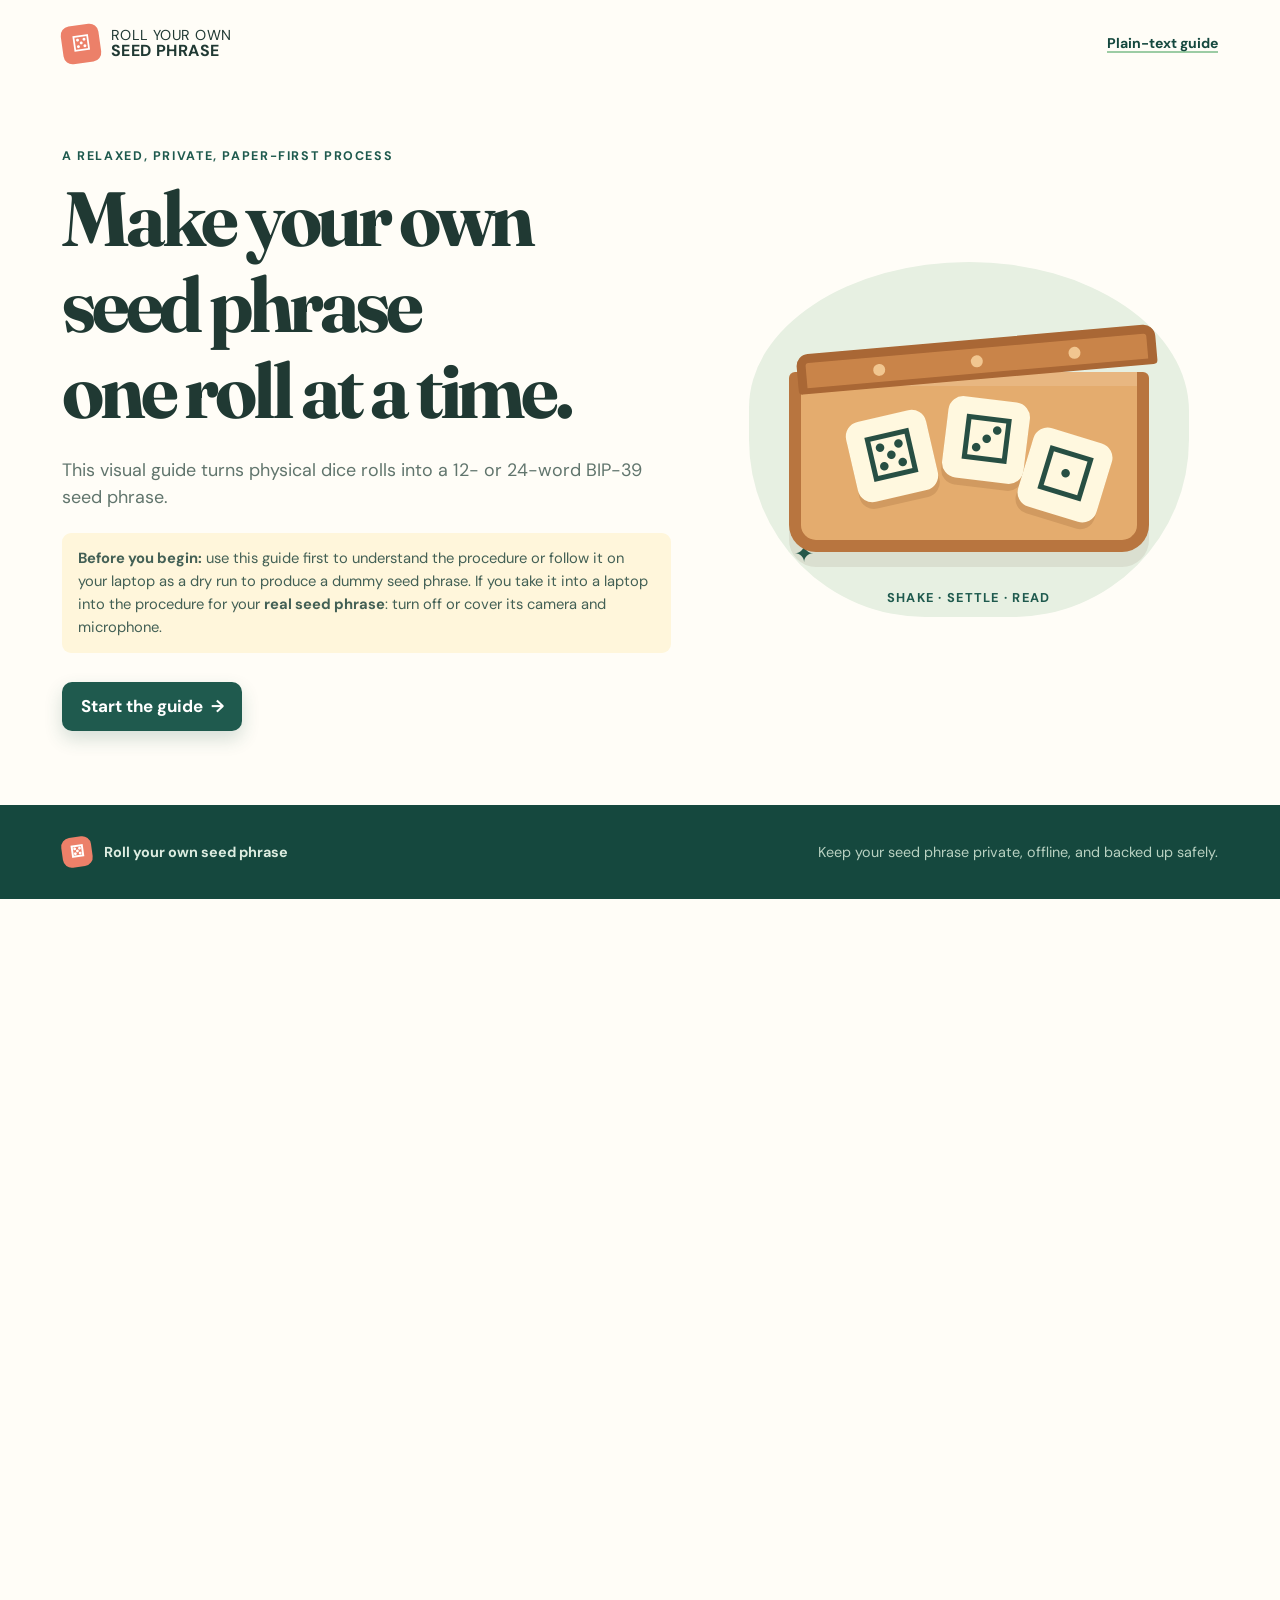
==== index.html @ 83c2b1f6 "Redirect Pages root to visual guide Add a root index page so branch-based GitHub Pages deployments o" ====
<!doctype html>
<html lang="en">
<head>
  <meta charset="utf-8">
  <meta http-equiv="refresh" content="0; url=website/">
  <link rel="canonical" href="website/">
  <meta name="viewport" content="width=device-width, initial-scale=1">
  <title>Roll Your Own Seed Phrase</title>
</head>
<body>
  <p><a href="website/">Open the visual guide</a></p>
</body>
</html>
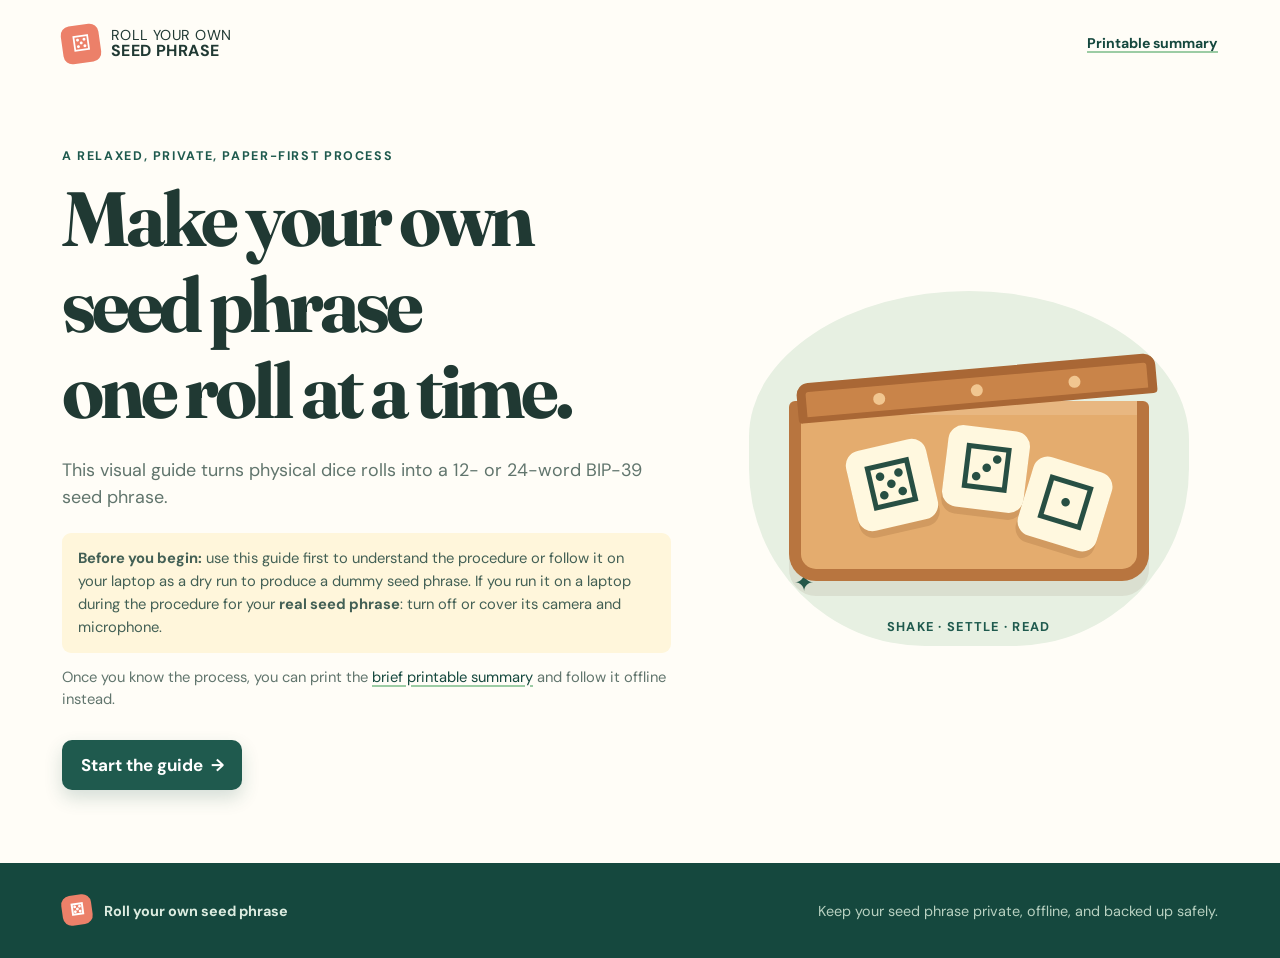
==== commit 3bd524a6: "Add verified online and offline guide builds" ====
--- a/index.html
+++ b/index.html
@@ -1,13 +1,233 @@
 <!doctype html>
+<!-- GENERATED FILE — DO NOT EDIT. Edit guide-src/ and run python3 build-guides.py online. -->
 <html lang="en">
 <head>
   <meta charset="utf-8">
-  <meta http-equiv="refresh" content="0; url=website/">
-  <link rel="canonical" href="website/">
   <meta name="viewport" content="width=device-width, initial-scale=1">
+  <meta name="description" content="A calm, visual guide to creating a BIP-39 seed phrase with physical dice.">
   <title>Roll Your Own Seed Phrase</title>
+  <link rel="stylesheet" href="guide-src/styles.css">
 </head>
 <body>
-  <p><a href="website/">Open the visual guide</a></p>
+  <header class="site-header">
+    <div class="brand" aria-label="Roll Your Own Seed Phrase">
+      <span class="brand-mark" aria-hidden="true">⚄</span>
+      <span>Roll your own<br><strong>seed phrase</strong></span>
+    </div>
+    <a class="plain-guide-link" href="HowToRollYourOwnSeedphrase.pdf">Printable summary</a>
+  </header>
+
+  <main>
+    <section class="hero intro" aria-labelledby="hero-title">
+      <div class="hero-copy">
+        <p class="eyebrow">A relaxed, private, paper-first process</p>
+        <h1 id="hero-title">Make your own seed phrase<br>one roll at a time.</h1>
+        <p class="hero-text">This visual guide turns physical dice rolls into a 12- or 24-word BIP-39 seed phrase.</p>
+        <p class="hero-safety-note"><strong>Before you begin:</strong> use this guide first to understand the procedure or follow it on your laptop as a dry run to produce a dummy seed phrase. If you run it on a laptop during the procedure for your <strong>real seed phrase</strong>: turn off or cover its camera and microphone.</p>
+        <p class="hero-print-note">Once you know the process, you can print the <a href="HowToRollYourOwnSeedphrase.pdf">brief printable summary</a> and follow it offline instead.</p>
+        <div class="hero-actions">
+          <button class="button button-primary start-guide" type="button">Start the guide <span aria-hidden="true">→</span></button>
+        </div>
+      </div>
+      <div class="hero-art" aria-label="Illustration of dice inside a lidded box">
+        <div class="spark spark-one">✦</div><div class="spark spark-two">✦</div>
+        <div class="box-lid"><span></span><span></span><span></span></div>
+        <div class="box">
+          <span class="die die-a">⚄</span><span class="die die-b">⚂</span><span class="die die-c">⚀</span>
+        </div>
+        <p class="art-caption">Shake · settle · read</p>
+      </div>
+    </section>
+
+    <section class="wizard" aria-label="Seed phrase guide">
+      <div class="wizard-progress" aria-live="polite"><span class="progress-label">Step <strong data-current-step>1</strong> of 6</span><div class="progress-track"><span></span></div><span data-progress-title>Prepare privately</span></div>
+      <div class="step-stage">
+        <article class="guide-step is-active prepare-step" data-step-panel="1">
+          <div class="step-copy"><p class="step-number">Step 1 · prepare</p><h2>Set up a private, paper-first workspace.</h2><p>Gather these six things before we get started.</p>
+            <div class="setup-grid compact"><article class="supply-card"><span class="supply-icon" aria-hidden="true">⚄</span><h3>Dice</h3><p>One or more six-sided dice.</p></article><article class="supply-card"><span class="supply-icon rolling-setup-icon" aria-label="Lidded box"><svg viewBox="0 0 48 48" aria-hidden="true"><path d="M5 16 24 7l19 9-19 9L5 16Z M5 16v17l19 9 19-9V16 M24 25v17 M8 13l16 8 16-8"/></svg></span><h3>Rolling setup</h3><p>A lidded box (e.g. shoebox, tupperware) OR a cup and a hard rolling tray.</p></article><article class="supply-card"><span class="supply-icon printer-icon" aria-hidden="true">⎙</span><h3>Two printouts</h3><p><a href="BitsToWords.pdf">BitsToWords</a> and the <a href="BIP39_Wordlist_Binary_Decimal_Searchable.pdf">manually searchable BIP-39 word list</a>.</p></article><article class="supply-card"><span class="supply-icon" aria-hidden="true">✎</span><h3>A pen</h3><p>Use it to write each converted bit into the printed sheet.</p></article><article class="supply-card"><span class="supply-icon offline-icon" aria-label="No internet connection"><svg viewBox="0 0 48 48" aria-hidden="true"><path d="M8 19c9-9 23-9 32 0 M14 26c6-6 14-6 20 0 M20 33c2-2 6-2 8 0 M24 39h.01"/><path class="offline-slash" d="M7 7 41 41"/></svg></span><h3>An offline device</h3><p>A hardware wallet or (permanently!) offline laptop that can <span class="tooltip-wrap"><button class="tooltip-trigger" type="button" aria-describedby="checksum-wallets">find the checksum word<span aria-hidden="true">ⓘ</span></button><span class="tooltip-content" id="checksum-wallets" role="tooltip">Known options include BitBox02, Passport, Jade, Specter DIY, and SeedSigner. Check your device documentation and firmware before relying on it.</span></span>.</p></article><article class="supply-card"><span class="supply-icon private-room-icon" aria-hidden="true">⌂</span><h3>A private room</h3><p>No cameras, phones, observers or electronic snitches like Alexa.</p></article></div>
+            <div class="setup-choices"><div><h3 class="choice-heading">My dice</h3><div class="toggle-group" role="group" aria-label="Dice quality"><button class="toggle is-selected" type="button" data-dice="casino" aria-pressed="true">Casino-grade</button><button class="toggle" type="button" data-dice="consumer" aria-pressed="false">Any</button></div><p class="dice-quality-note" data-dice-quality-note hidden><strong>Choose plain, well-made dice.</strong> Casino-grade is not required, but avoid decorative, novelty, or visibly uneven dice.</p></div><div><h3 class="choice-heading">My rolling setup</h3><div class="toggle-group" role="group" aria-label="Rolling setup"><button class="toggle is-selected" type="button" data-container="box" aria-pressed="true">Lidded box</button><button class="toggle" type="button" data-container="cup" aria-pressed="false">Cup and hard tray</button></div></div></div>
+            <div class="checklist compact-checklist"><label class="checkpoint"><input type="checkbox" data-checkpoint="dice"><span>Dice ready</span></label><label class="checkpoint"><input type="checkbox" data-checkpoint="rolling-setup"><span>Box or cup and tray ready</span></label><label class="checkpoint" data-container-check="box"><input type="checkbox" data-checkpoint="box-clearance"><span>All dice can move freely in the lidded box when shaken</span></label><label class="checkpoint"><input type="checkbox"><span>Both printouts ready</span></label><label class="checkpoint"><input type="checkbox"><span>Pen ready</span></label><label class="checkpoint"><input type="checkbox"><span>Offline checksum device ready</span></label><label class="checkpoint"><input type="checkbox"><span>Room checked for privacy</span></label></div>
+          </div>
+        </article>
+        <article class="guide-step" data-step-panel="2">
+          <div class="step-copy"><p class="step-number">Step 2 · decide</p><h2>Choose your phrase length and encoding.</h2><p>Make both choices now, before any rolling. Your selection controls every instruction that follows.</p>
+            <h3 class="choice-heading">Phrase length</h3><div class="toggle-group" role="group" aria-label="Phrase length"><button class="toggle is-selected" type="button" data-length="12" aria-pressed="true">12 words <small>128 random bits</small></button><button class="toggle" type="button" data-length="24" aria-pressed="false">24 words <small>256 random bits</small></button></div><p class="quiet"><strong>Before rolling:</strong> select the matching Bit-to-word worksheet and fill its Identifier field with a name (non-secret) so you can recognize this seed backup later.</p>
+            <h3 class="choice-heading">Dice-to-bit method</h3><div class="encoding-tabs" role="tablist" aria-label="Encoding methods"><button class="encoding-tab is-selected" type="button" data-encoding="base4" role="tab" aria-selected="true">Recommended: base-4</button><button class="encoding-tab" type="button" data-encoding="binary" role="tab" aria-selected="false">Alternative: binary</button></div>
+            <div class="encoding-explanation is-visible" data-encoding-panel="base4"><p><strong>Base-4 rejection sampling</strong> gives two bits from each accepted roll. Faces 5 and 6 are ignored.</p><p class="quiet">You will collect <strong data-base4-count>64</strong> accepted results. Expect about <strong data-base4-average>96</strong> physical rolls on average.</p></div><div class="encoding-explanation" data-encoding-panel="binary"><p><strong>Binary quantization</strong> uses every result: faces 1–3 mean 0, and faces 4–6 mean 1.</p><p class="quiet">You will make exactly <strong data-binary-count>128</strong> rolls. Use this only with casino-grade dice, or select 24 words for more margin.</p></div><p class="selection-warning" data-binary-warning hidden><strong>Choose another combination.</strong> Binary quantization with consumer-grade dice requires the 24-word option. Select 24 words or use base-4.</p>
+            <label class="checkpoint"><input type="checkbox"><span>I selected my phrase length and encoding.</span></label><label class="checkpoint"><input type="checkbox"><span>I filled the worksheet Identifier with a non-secret name.</span></label>
+          </div>
+          <div class="step-visual encoding-visual" aria-label="Selected die conversion visual">
+          <div class="visual-stage">
+            <b class="visual-step-number">1</b>
+            <div class="visual-stage-content">
+              <div class="die-grid" data-base4-visual>
+                <div><b>⚀</b><span>00</span></div>
+                <div><b>⚁</b><span>01</span></div>
+                <div><b>⚂</b><span>10</span></div>
+                <div><b>⚃</b><span>11</span></div>
+                <div class="rejected"><b>⚄</b><span>skip</span></div>
+                <div class="rejected"><b>⚅</b><span>skip</span></div>
+              </div>
+              <div class="die-grid binary-grid" data-binary-visual hidden>
+                <div><b>⚀</b><span>0</span></div>
+                <div><b>⚁</b><span>0</span></div>
+                <div><b>⚂</b><span>0</span></div>
+                <div><b>⚃</b><span>1</span></div>
+                <div><b>⚄</b><span>1</span></div>
+                <div><b>⚅</b><span>1</span></div>
+              </div>
+              <p class="visual-label" data-encoding-caption>Base-4: 1–4 become bits; 5–6 are skipped.</p>
+            </div>
+          </div>
+          <div class="visual-stage">
+            <b class="visual-step-number">2</b>
+            <div class="visual-stage-content">
+              <div class="worksheet-preview">
+                <div class="worksheet-field">
+                  <span class="worksheet-label">Identifier:</span>
+                  <span class="worksheet-input">My hardware wallet backup</span>
+                </div>
+                <div class="worksheet-grid" data-worksheet-24>
+                  <div class="ws-cell"><span>1</span><span></span></div>
+                  <div class="ws-cell"><span>2</span><span></span></div>
+                  <div class="ws-cell"><span>3</span><span></span></div>
+                  <div class="ws-cell"><span>4</span><span></span></div>
+                  <div class="ws-cell"><span>5</span><span></span></div>
+                  <div class="ws-cell"><span>6</span><span></span></div>
+                  <div class="ws-cell"><span>7</span><span></span></div>
+                  <div class="ws-cell"><span>8</span><span></span></div>
+                  <div class="ws-cell"><span>9</span><span></span></div>
+                  <div class="ws-cell"><span>10</span><span></span></div>
+                  <div class="ws-cell"><span>11</span><span></span></div>
+                  <div class="ws-cell"><span>12</span><span></span></div>
+                  <div class="ws-cell"><span>13</span><span></span></div>
+                  <div class="ws-cell"><span>14</span><span></span></div>
+                  <div class="ws-cell"><span>15</span><span></span></div>
+                  <div class="ws-cell"><span>16</span><span></span></div>
+                  <div class="ws-cell"><span>17</span><span></span></div>
+                  <div class="ws-cell"><span>18</span><span></span></div>
+                  <div class="ws-cell"><span>19</span><span></span></div>
+                  <div class="ws-cell"><span>20</span><span></span></div>
+                  <div class="ws-cell"><span>21</span><span></span></div>
+                  <div class="ws-cell"><span>22</span><span></span></div>
+                  <div class="ws-cell"><span>23</span><span></span></div>
+                  <div class="ws-cell"><span>24 / checksum</span><span></span></div>
+                </div>
+                <div class="worksheet-grid" data-worksheet-12>
+                  <div class="ws-cell"><span>1</span><span></span></div>
+                  <div class="ws-cell"><span>2</span><span></span></div>
+                  <div class="ws-cell"><span>3</span><span></span></div>
+                  <div class="ws-cell"><span>4</span><span></span></div>
+                  <div class="ws-cell"><span>5</span><span></span></div>
+                  <div class="ws-cell"><span>6</span><span></span></div>
+                  <div class="ws-cell"><span>7</span><span></span></div>
+                  <div class="ws-cell"><span>8</span><span></span></div>
+                  <div class="ws-cell"><span>9</span><span></span></div>
+                  <div class="ws-cell"><span>10</span><span></span></div>
+                  <div class="ws-cell"><span>11</span><span></span></div>
+                  <div class="ws-cell"><span>12 / checksum</span><span></span></div>
+                </div>
+              </div>
+            </div>
+          </div>
+        </div>
+      </article>
+        <article class="guide-step" data-step-panel="3">
+          <div class="step-copy"><p class="step-number">Step 3 · roll and record</p><h2>Roll, convert, and repeat.</h2><div data-container-panel="box"><ol class="instruction-list"><li><span>1</span> Put all dice in the lidded box. Shake hard at least ten times; each shake should make the dice travel and collide audibly inside. Then gently tip the settled dice to one edge.</li><li><span>2</span> Open the box without moving dice by hand. Read left to right; if needed, read the next row front to back.</li><li><span>3</span> Convert each result using the selected method, shown on the right.</li><li><span>4</span> Write <strong data-bits-per-result>2</strong> <strong data-bit-word>bits</strong> in <span data-bit-boxes>the next free boxes</span>.</li></ol></div><div data-container-panel="cup" hidden><ol class="instruction-list"><li><span>1</span> Shake the dice in the cup, then cast them with enough room and energy for several impacts on the hard rolling tray or mat.</li><li><span>2</span> Read every die using the fixed spatial order chosen before the first throw.</li><li><span>3</span> Convert each result using the selected method, shown on the right.</li><li><span>4</span> Write <strong data-bits-per-result>2</strong> <strong data-bit-word>bits</strong> in <span data-bit-boxes>the next free boxes</span>.</li></ol></div><p class="callout"><strong>Unclear result?</strong> If a die is cocked or ambiguous, discard the whole batch and roll the complete batch again.</p><p class="repeat-instruction"><strong>Repeat:</strong> steps 1-4, until you reach the stopping boundary in the last word.</p><label class="checkpoint"><input type="checkbox"><span>I rolled <strong data-required-bits>128</strong> bits with this same rolling method, reading order, and conversion rule throughout.</span></label></div>
+          <div class="step-visual rolling-visual" aria-label="Selected rolling method and bit-entry visual">
+          <div class="visual-stage roll-stage">
+            <b class="visual-step-number">1</b>
+            <div class="visual-stage-content">
+              <div class="roll-method box-method" data-container-visual="box">
+                <div class="mini-box"><span>⚄</span><span>⚂</span><span>⚀</span></div>
+                <p>Shake hard at least ten times.</p>
+              </div>
+              <div class="roll-method cup-method" data-container-visual="cup" hidden>
+                <div class="cup-shake"><span class="cup-hand" aria-hidden="true"><span class="hand-finger finger-two"></span><span class="hand-finger finger-three"></span><span class="hand-finger finger-four"></span></span><div class="cup-icon"><span>⚄</span><span>⚂</span><span>⚀</span></div></div>
+                <p>Shake the dice in the cup.</p>
+              </div>
+            </div>
+          </div>
+          <div class="visual-stage read-stage">
+            <b class="visual-step-number">2</b>
+            <div class="visual-stage-content">
+              <div class="read-method box-method" data-container-visual="box">
+                <div class="aligned-dice"><span>⚄</span><span>⚂</span><span>⚀</span></div>
+                <p>Tip to align, then read left → right.</p>
+              </div>
+              <div class="read-method cup-method" data-container-visual="cup" hidden>
+                <div class="tray-dice"><span>⚄</span><span>⚂</span><span>⚀</span></div>
+                <p>Cast onto a hard tray, read in fixed order.</p>
+              </div>
+            </div>
+          </div>
+          <div class="visual-stage convert-stage">
+            <b class="visual-step-number">3</b>
+            <div class="visual-stage-content">
+              <div class="face-mapping" data-base4-example>
+                <div class="mapping-heading"><span>Convert the face value</span></div>
+                <div class="mapping-row faces"><b>⚀</b><b>⚁</b><b>⚂</b><b>⚃</b><b>⚄</b><b>⚅</b></div>
+                <div class="mapping-row arrows"><span>↓</span><span>↓</span><span>↓</span><span>↓</span><span>↓</span><span>↓</span></div>
+                <div class="mapping-row results"><span>00</span><span>01</span><span>10</span><span>11</span><span class="skip">skip</span><span class="skip">skip</span></div>
+              </div>
+              <div class="face-mapping" data-binary-example hidden>
+                <div class="mapping-heading"><span>Convert the face value</span></div>
+                <div class="mapping-row faces"><b>⚀</b><b>⚁</b><b>⚂</b><b>⚃</b><b>⚄</b><b>⚅</b></div>
+                <div class="mapping-row arrows"><span>↓</span><span>↓</span><span>↓</span><span>↓</span><span>↓</span><span>↓</span></div>
+                <div class="mapping-row results"><span>0</span><span>0</span><span>0</span><span>1</span><span>1</span><span>1</span></div>
+              </div>
+            </div>
+          </div>
+          <div class="visual-stage entry-stage" data-entry-stage>
+            <b class="visual-step-number">4</b>
+            <div class="visual-stage-content" data-entry-content></div>
+          </div>
+          <div class="visual-stage final-stage" data-final-stage>
+            <b class="visual-step-number">5</b>
+            <div class="visual-stage-content" data-final-content></div>
+          </div>
+        </div>
+      </article>
+        <article class="guide-step" data-step-panel="4">
+          <div class="step-copy"><p class="step-number">Step 4 · bits to words</p><h2>Look up one 11-bit group (word) at a time.</h2><p>Use the <strong>printed</strong> references. For each of the numbered boxes (except the last one):</p><ol class="instruction-list"><li><span>1</span>Use the first 3 bits to choose the <strong>page</strong>.</li><li><span>2</span>Use the next 3 bits to choose the <strong>column</strong>.</li><li><span>3</span>Use the last 5 bits to choose the <strong>row</strong> and thus word.</li><li><span>4</span><strong>Write</strong> the word you found into the empty space beneath its bits.</li></ol><label class="checkpoint"><input type="checkbox"><span>I found all <strong data-found-words>11</strong> words.</span></label>
+          </div>
+          <div class="step-visual lookup-visual" aria-label="Four-stage visual lookup and word-entry process for the BIP39 word list">
+            <div class="lookup-stage"><b class="visual-step-number">1</b><div class="bits-word-box bits-page"><span class="word-number">1</span><div class="bit-cells"><i>1</i><i>1</i><i>0</i><i>1</i><i>0</i><i>0</i><i>1</i><i>0</i><i>1</i><i>0</i><i>0</i></div><span class="word-space"></span></div><div class="sheet-stack" aria-label="All BIP39 word-list pages"><img src="guide-src/assets/BIP39_printout/Page1.png" alt="BIP39 word-list page 1"><img src="guide-src/assets/BIP39_printout/Page2.png" alt="BIP39 word-list page 2"><img src="guide-src/assets/BIP39_printout/Page3.png" alt="BIP39 word-list page 3"><img src="guide-src/assets/BIP39_printout/Page4.png" alt="BIP39 word-list page 4"><img src="guide-src/assets/BIP39_printout/Page5.png" alt="BIP39 word-list page 5"><img src="guide-src/assets/BIP39_printout/Page6.png" alt="BIP39 word-list page 6"><img src="guide-src/assets/BIP39_printout/Page7.png" alt="BIP39 word-list page 7"></div><span class="lookup-arrow">→</span><img class="lookup-sheet" src="guide-src/assets/BIP39_printout/Page7.png" alt="Selected BIP39 word-list page 7"></div>
+            <div class="lookup-stage"><b class="visual-step-number">2</b><div class="bits-word-box bits-column"><span class="word-number">1</span><div class="bit-cells"><i>1</i><i>1</i><i>0</i><i>1</i><i>0</i><i>0</i><i>1</i><i>0</i><i>1</i><i>0</i><i>0</i></div><span class="word-space"></span></div><img class="lookup-sheet" src="guide-src/assets/BIP39_printout/Page7.png" alt="Selected BIP39 word-list page 7"><span class="lookup-arrow">→</span><div class="sheet-highlight column-highlight"><img class="lookup-sheet" src="guide-src/assets/BIP39_printout/Page7.png" alt="Page 7 with column 5 highlighted"></div></div>
+            <div class="lookup-stage"><b class="visual-step-number">3</b><div class="bits-word-box bits-row"><span class="word-number">1</span><div class="bit-cells"><i>1</i><i>1</i><i>0</i><i>1</i><i>0</i><i>0</i><i>1</i><i>0</i><i>1</i><i>0</i><i>0</i></div><span class="word-space"></span></div><div class="sheet-highlight column-highlight"><img class="lookup-sheet" src="guide-src/assets/BIP39_printout/Page7.png" alt="Page 7 with column 5 highlighted"></div><span class="lookup-arrow">→</span><div class="sheet-highlight column-row-highlight"><img class="lookup-sheet" src="guide-src/assets/BIP39_printout/Page7.png" alt="Page 7 with column 5 and row 21 highlighted"></div></div>
+            <div class="lookup-stage lookup-write-stage"><b class="visual-step-number">4</b><div class="bits-word-box bits-complete"><span class="word-number">1</span><div class="bit-cells"><i>1</i><i>1</i><i>0</i><i>1</i><i>0</i><i>0</i><i>1</i><i>0</i><i>1</i><i>0</i><i>0</i></div><span class="word-space">spoon</span></div></div>
+          </div>
+        </article>
+        <article class="guide-step" data-step-panel="5">
+          <div class="step-copy"><p class="step-number">Step 5 · finish</p><h2>Let the checksum finish the last word.</h2><p>For your selected <strong data-selected-length>12</strong>-word phrase, keep the bits you rolled and leave the final <strong data-checksum-bits>4</strong> checksum bits for the wallet.</p><ol class="instruction-list"><li><span>1</span> Identify the <strong class="no-wrap" data-final-options>16</strong> allowed last-word choices matching your rolled bits.<div class="final-range-breakdown" data-final-range-instructions-12><ul><li>The first 3 bits determine the page.</li><li>The next 3 bits determine the column.</li><li>Bit 7 selects the upper half (0) or lower half (1) of that column.</li></ul></div><span data-final-range-instructions-24 hidden>The first 3 bits determine the page.</span></li><li><span>2</span> Enter the first <strong data-prior-word-count>11</strong> words as an existing seed phrase.</li><li><span>3</span> Depending on your wallet select a final word (consult its documentation if needed).</li><li><span>4</span> Verify the wallet's proposed final word against that range.</li></ol>
+            <p class="callout"><strong>Remember:</strong> checksum bits are determined by the earlier bits. They do not reduce the randomness you created with dice.</p>
+            <label class="checkpoint"><input type="checkbox"><span>I identified the valid range of final words.</span></label>
+            <label class="checkpoint"><input type="checkbox"><span>I verified the final word proposed by the wallet keeps my rolled bits and is in the valid range.</span></label>
+          </div>
+          <div class="step-visual finish-visual" aria-label="Final word selection visual">
+          <div class="visual-stage">
+            <b class="visual-step-number">1</b>
+            <div class="visual-stage-content">
+              <div class="final-bits-stage">
+                <div class="final-bits"><span class="rolled-bits">rolled bits</span><span class="checksum-bits" data-checksum-caption>4 checksum bits</span></div>
+                <span class="lookup-arrow">→</span>
+                <div class="final-candidate candidate-12" data-final-range-12><div class="sheet-highlight final-range-highlight half-column"><img class="lookup-sheet" src="guide-src/assets/BIP39_printout/Page7.png" alt="BIP39 word-list page with the upper half of one column highlighted"></div><span>Half a column: 16 candidate words</span></div>
+                <div class="final-candidate candidate-24" data-final-range-24 hidden><div class="sheet-highlight final-range-highlight full-page"><img class="lookup-sheet" src="guide-src/assets/BIP39_printout/Page7.png" alt="BIP39 word-list page highlighted as the candidate range"></div><span>One page: 256 candidate words</span></div>
+              </div>
+            </div>
+          </div>
+        </div>
+      </article>
+        <article class="guide-step completion-step" data-step-panel="6" data-step-title="Your seed phrase is ready">
+          <div class="step-copy"><p class="step-number">Step 6 · complete</p><div class="celebration-mark" aria-hidden="true">✦</div><h2>Congratulations—<br>you made your own seed phrase.</h2><p>Keep it private, offline, and safely backed up.</p></div>
+        </article>
+      </div>
+      <div class="step-controls"><button class="button button-quiet previous" type="button" disabled>← Back</button><button class="button button-primary next" type="button">Continue →</button></div><p class="forward-note" data-forward-note aria-live="polite">Tick the checklist above to continue.</p>
+      <p class="small-note">This website is an aid to the paper guide, not a place to enter or store your rolls, bits, or seed words.</p>
+    </section>
+  </main>
+
+  <footer><div><span class="brand-mark" aria-hidden="true">⚄</span> Roll your own seed phrase</div><p>Keep your seed phrase private, offline, and backed up safely.</p></footer>
+  <script src="guide-src/script.js"></script>
 </body>
 </html>
--- a/guide-src/styles.css
+++ b/guide-src/styles.css
@@ -0,0 +1,394 @@
+@import url('https://fonts.googleapis.com/css2?family=DM+Mono:wght@400;500&family=DM+Sans:opsz,wght@9..40,400;9..40,500;9..40,600;9..40,700&family=Fraunces:opsz,wght@9..144,600;9..144,700&display=swap');
+
+:root {
+  --ink: #203933;
+  --muted: #61756d;
+  --cream: #fffdf7;
+  --sand: #f6efe2;
+  --sage: #d8e8d3;
+  --mint: #eff7ed;
+  --forest: #1f5a4e;
+  --deep-forest: #15483e;
+  --coral: #ec8069;
+  --line: #d9dfd3;
+  --shadow: 0 14px 35px rgba(28, 65, 53, .12);
+}
+
+* { box-sizing: border-box; }
+html { scroll-behavior: smooth; }
+body { margin: 0; color: var(--ink); background: var(--cream); font-family: "DM Sans", Arial, sans-serif; font-size: 17px; line-height: 1.55; }
+a { color: var(--deep-forest); text-decoration-color: #9ccca4; text-decoration-thickness: 2px; text-underline-offset: 3px; }
+a:hover { color: var(--coral); }
+button { font: inherit; }
+.skip-link { position: absolute; top: -50px; left: 1rem; padding: .6rem 1rem; color: #fff; background: var(--forest); z-index: 10; }
+.skip-link:focus { top: 1rem; }
+.site-header { max-width: 1220px; min-height: 88px; display: flex; align-items: center; justify-content: space-between; margin: auto; padding: 1rem 2rem; }
+.brand { display: inline-flex; align-items: center; gap: .65rem; color: var(--ink); text-decoration: none; line-height: 1.02; font-size: .9rem; letter-spacing: .03em; text-transform: uppercase; }
+.brand strong { font-size: 1rem; }
+.brand-mark { display: inline-grid; place-items: center; width: 2.4rem; height: 2.4rem; color: #fff; background: var(--coral); border-radius: 9px; transform: rotate(-8deg); font-size: 1.35rem; }
+nav { display: flex; gap: 1.6rem; font-size: .92rem; font-weight: 600; }
+nav a { text-decoration: none; color: var(--ink); }
+.hero { max-width: 1220px; min-height: 500px; display: grid; grid-template-columns: 1.1fr .9fr; align-items: center; gap: 3rem; padding: 3.7rem 2rem 4.6rem; margin: auto; }
+.eyebrow { margin: 0 0 .6rem; color: var(--forest); font-size: .78rem; font-weight: 700; letter-spacing: .13em; text-transform: uppercase; }
+h1, h2, h3 { line-height: 1.12; }
+h1, h2 { font-family: Fraunces, Georgia, serif; }
+h1 { max-width: 690px; margin: 0; font-size: clamp(3rem, 6vw, 5.6rem); letter-spacing: -.055em; }
+h2 { max-width: 710px; margin: 0; font-size: clamp(2.25rem, 4vw, 3.75rem); letter-spacing: -.04em; }
+h3 { margin: 0 0 .65rem; font-size: 1.35rem; }
+.hero-text { max-width: 610px; color: var(--muted); font-size: 1.12rem; margin: 1.4rem 0 1.8rem; }
+.hero-safety-note { max-width: 610px; padding: .9rem 1rem; margin: -.5rem 0 1.8rem; color: #436055; background: #fff6db; border-radius: 9px; font-size: .92rem; }
+.hero-print-note { max-width: 610px; margin: -1rem 0 1.8rem; color: var(--muted); font-size: .92rem; }
+.hero-actions, .step-controls { display: flex; gap: .8rem; flex-wrap: wrap; }
+.button { min-height: 46px; display: inline-flex; align-items: center; justify-content: center; gap: .5rem; padding: .67rem 1.1rem; border: 1px solid transparent; border-radius: 10px; font-weight: 700; text-decoration: none; cursor: pointer; transition: transform .18s ease, background .18s ease; }
+.button:hover { transform: translateY(-2px); }
+.button-primary { color: #fff; background: var(--forest); box-shadow: 0 8px 18px rgba(31, 90, 78, .19); }
+.button-primary:hover { color: #fff; background: var(--deep-forest); }
+.button-quiet { color: var(--deep-forest); background: transparent; border-color: var(--line); }
+.button-quiet:hover { color: var(--deep-forest); background: var(--mint); }
+.button:disabled { cursor: not-allowed; opacity: .4; transform: none; }
+.hero-art { position: relative; width: min(100%, 440px); min-height: 355px; margin: 0 auto; padding: 70px 40px 40px; background: #e7f0e2; border-radius: 50% 50% 40% 40% / 41% 42% 50% 50%; overflow: hidden; }
+.box { position: relative; min-height: 180px; padding: 30px; background: #e4ac6e; border: 12px solid #b8753f; border-top: 0; border-radius: 6px 6px 27px 27px; box-shadow: inset 0 14px rgba(255,255,255,.13), 0 15px 0 rgba(86, 57, 29, .09); }
+.box-lid { position: relative; z-index: 1; height: 40px; display: flex; justify-content: space-around; align-items: center; padding: 0 24px; background: #c98449; border: 9px solid #a96735; border-bottom-width: 6px; border-radius: 12px 12px 4px 4px; transform: rotate(-5deg) translate(7px, 8px); }
+.box-lid span { width: 12px; height: 12px; background: #f1c690; border-radius: 50%; }
+.die { position: absolute; width: 82px; height: 82px; display: grid; place-items: center; border-radius: 15px; color: #274f43; background: #fff8df; box-shadow: 0 7px 0 rgba(115, 69, 28, .17); font-size: 3.9rem; line-height: 1; }
+.die-a { left: 15%; top: 43px; transform: rotate(-13deg); }.die-b { left: 43%; top: 27px; transform: rotate(7deg); }.die-c { right: 9%; top: 62px; transform: rotate(17deg); }
+.spark { position: absolute; color: var(--coral); font-size: 1.5rem; }.spark-one { top: 55px; right: 60px; }.spark-two { bottom: 45px; left: 45px; color: var(--forest); }
+.art-caption { position: absolute; bottom: -4px; left: 0; right: 0; text-align: center; color: var(--forest); font-size: .8rem; font-weight: 700; letter-spacing: .1em; text-transform: uppercase; }
+.notice { max-width: 1160px; display: flex; align-items: center; gap: 1rem; padding: 1rem 1.5rem; margin: 0 auto; color: #295246; background: var(--sage); border-radius: 12px; }
+.notice p { margin: 0; }.notice-icon { display: grid; flex: 0 0 2rem; place-items: center; width: 2rem; height: 2rem; color: #fff; background: var(--forest); border-radius: 50%; }
+.section { padding: 6.5rem 2rem; }.section-heading { max-width: 800px; margin: 0 auto 2.5rem; text-align: center; }.section-heading > p:last-child { max-width: 630px; margin: 1rem auto 0; color: var(--muted); }
+.setup { background: var(--sand); margin-top: 5rem; }.setup-grid { max-width: 1160px; display: grid; grid-template-columns: repeat(4, 1fr); gap: 1rem; margin: auto; }
+.supply-card { min-height: 220px; padding: 1.4rem; background: #fffaf1; border: 1px solid #eadfcf; border-radius: 16px; }.supply-card p { color: var(--muted); font-size: .95rem; }.supply-icon { display: grid; place-items: center; width: 3rem; height: 3rem; margin-bottom: 1rem; color: #fff; background: var(--forest); border-radius: 11px; font-size: 1.5rem; }
+.choice-panel { max-width: 920px; display: flex; align-items: center; justify-content: space-between; gap: 2rem; padding: 1.7rem; margin: 3rem auto 0; background: var(--cream); border-radius: 16px; box-shadow: var(--shadow); }.choice-panel h3 { font-size: 1.5rem; }.choice-panel p:last-child { margin: 0; color: var(--muted); }
+.toggle-group { display: flex; overflow: hidden; flex: 0 0 auto; border: 1px solid var(--line); border-radius: 11px; }.toggle { min-width: 135px; padding: .7rem .8rem; color: var(--muted); background: transparent; border: 0; cursor: pointer; font-weight: 700; }.toggle + .toggle { border-left: 1px solid var(--line); }.toggle small { display: block; margin-top: .15rem; font-size: .72rem; font-weight: 500; }.toggle.is-selected { color: #fff; background: var(--forest); }
+.guide { max-width: 1220px; margin: auto; }.guide-heading { margin-bottom: 2rem; }.stepper { display: grid; grid-template-columns: repeat(5, 1fr); gap: .4rem; max-width: 1050px; margin: auto; padding-bottom: 2.5rem; border-bottom: 1px solid var(--line); }.step-tab { display: flex; align-items: center; gap: .5rem; padding: .55rem; color: var(--muted); text-align: left; background: transparent; border: 0; border-radius: 8px; cursor: pointer; font-size: .84rem; font-weight: 700; }.step-tab span { display: grid; place-items: center; flex: 0 0 26px; width: 26px; height: 26px; color: var(--forest); background: var(--mint); border-radius: 50%; }.step-tab.is-active { color: var(--deep-forest); background: var(--mint); }.step-tab.is-active span { color: #fff; background: var(--forest); }
+.step-stage { max-width: 1040px; margin: 2.8rem auto 0; }.guide-step { display: none; grid-template-columns: 1fr .9fr; align-items: center; gap: 4.2rem; min-height: 420px; }.guide-step.is-active { display: grid; }.step-number { margin: 0 0 .6rem; color: var(--coral); font-size: .8rem; font-weight: 700; letter-spacing: .12em; text-transform: uppercase; }.step-copy > p:not(.step-number) { color: var(--muted); }.step-copy h3 { font-family: Fraunces, Georgia, serif; font-size: 2.3rem; letter-spacing: -.035em; }.step-visual { min-height: 290px; display: grid; place-items: center; padding: 2rem; background: var(--mint); border-radius: 28px; }.step-controls { justify-content: center; margin-top: 1rem; }
+.encoding-tabs { display: flex; gap: .4rem; margin: 1.5rem 0 1rem; }.encoding-tab { padding: .55rem .7rem; color: var(--muted); background: #fff; border: 1px solid var(--line); border-radius: 8px; cursor: pointer; font-size: .84rem; font-weight: 700; }.encoding-tab.is-selected { color: #fff; background: var(--forest); border-color: var(--forest); }.encoding-explanation { display: none; padding: .85rem 1rem; background: #fffdf7; border-left: 4px solid var(--coral); border-radius: 0 8px 8px 0; font-size: .95rem; }.encoding-explanation.is-visible { display: block; }.encoding-explanation p { margin: .15rem 0 .5rem; }.encoding-explanation .quiet { color: var(--muted); margin-bottom: 0; }.die-grid { display: grid; grid-template-columns: repeat(3, 86px); gap: 12px; }.die-grid div { display: grid; place-items: center; height: 86px; color: #fff; background: var(--forest); border: 1px solid #315d50; border-radius: 9px; box-shadow: none; }.die-grid b { font-family: "DejaVu Sans", sans-serif; font-size: 1.75rem; font-weight: 400; line-height: 1; }.die-grid span { font-family: "DM Mono", monospace; font-size: .8rem; }.die-grid .rejected { color: #8c7864; background: #eee5d8; border-color: #cbbfae; box-shadow: none; }.visual-label { align-self: end; margin: 1rem 0 0; color: var(--muted); font-size: .85rem; text-align: center; }
+.instruction-list { display: grid; gap: .8rem; padding: 0; margin: 1.3rem 0; list-style: none; }.instruction-list li { position: relative; min-height: 27px; padding-left: calc(27px + .7rem); }.instruction-list > li > span:first-child { position: absolute; top: 0; left: 0; display: grid; place-items: center; width: 27px; height: 27px; color: #fff; background: var(--forest); border-radius: 50%; font-size: .8rem; font-weight: 700; }.callout { padding: .9rem 1rem; color: #436055 !important; background: #fff6db; border-radius: 9px; font-size: .92rem; }.shake-visual { grid-template-columns: repeat(2, 1fr); gap: 1rem; }.shake-stage { display: grid; gap: .7rem; place-items: center; width: 118px; height: 110px; color: var(--forest); background: #fffdf7; border-radius: 14px; font-weight: 700; }.shake-stage i { font-size: 2.25rem; font-style: normal; }
+.bit-visual { grid-template-columns: 1fr; align-content: center; }.bit-visual p { margin: 0 0 1rem; font-weight: 700; }.bit-row { display: flex; gap: 5px; }.bit-row span { display: grid; place-items: center; width: 28px; height: 35px; color: var(--deep-forest); background: #fff; border: 1px solid #bed2bf; border-radius: 4px; font-family: "DM Mono", monospace; font-size: .8rem; }.word-arrow { margin: .8rem; color: var(--coral); font-size: 1.8rem; }.word-placeholder { padding: .7rem 1rem; color: var(--forest); background: #fff8df; border-radius: 8px; font-weight: 700; }.lookup-grid { display: grid; grid-template-columns: repeat(3, 1fr); overflow: hidden; margin-top: 1.5rem; border: 1px solid var(--line); border-radius: 10px; }.lookup-grid div { padding: .8rem; background: #fff; font-size: .82rem; }.lookup-grid div + div { border-left: 1px solid var(--line); }.lookup-grid strong, .lookup-grid span { display: block; }.lookup-grid span { color: var(--muted); }.page-visual { grid-template-rows: 1fr auto; }.paper { position: relative; width: 205px; height: 236px; padding: 21px; background: #fffdf7; box-shadow: 12px 13px 0 #dcead8; transform: rotate(4deg); }.paper-header { width: 55%; height: 13px; background: var(--forest); }.paper-lines { height: 154px; margin-top: 18px; background: repeating-linear-gradient(to bottom, #fffdf7 0 13px, #c9d7c6 14px 15px); }.paper-highlight { position: absolute; width: 130px; height: 16px; top: 139px; left: 29px; background: #ffe595; opacity: .75; }.finish-visual { grid-template-columns: repeat(2, 1fr); gap: .9rem; }.word-card { padding: 1rem .6rem; color: var(--forest); text-align: center; background: #fff; border-radius: 8px; box-shadow: 0 4px 0 #cadac5; font-family: "DM Mono", monospace; font-size: .82rem; }.word-card.final { color: #fff; background: var(--coral); box-shadow: 0 4px 0 #ca6654; }.word-card small { font-family: "DM Sans", sans-serif; }
+.checklist-section { padding-top: 1rem; background: var(--sand); }.checklist { max-width: 790px; display: grid; gap: .8rem; margin: auto; }.checklist label { display: flex; gap: .8rem; align-items: center; padding: .85rem 1rem; background: #fffaf1; border-radius: 9px; cursor: pointer; }.small-note { max-width: 790px; margin: 1.5rem auto 0; color: var(--muted); font-size: .88rem; text-align: center; }
+footer { display: flex; align-items: center; justify-content: space-between; gap: 1.5rem; padding: 2rem max(2rem, calc((100vw - 1156px)/2)); color: #dcece0; background: var(--deep-forest); font-size: .9rem; }footer div { display: flex; align-items: center; gap: .7rem; font-weight: 700; }footer .brand-mark { width: 1.9rem; height: 1.9rem; font-size: 1rem; }footer p { margin: 0; color: #b8d1c1; }
+@media (max-width: 800px) { body { font-size: 16px; }.site-header { padding: 1rem 1.2rem; }nav { display: none; }.hero { grid-template-columns: 1fr; padding: 2.4rem 1.2rem 3.5rem; }.hero-art { width: min(100%, 370px); min-height: 310px; }.section { padding: 4.3rem 1.2rem; }.notice { margin: 0 1.2rem; }.setup-grid { grid-template-columns: repeat(2, 1fr); }.choice-panel { flex-direction: column; align-items: stretch; }.toggle-group { width: 100%; }.toggle { flex: 1; }.stepper { grid-template-columns: 1fr 1fr; }.step-tab:last-child { grid-column: 1 / -1; }.guide-step.is-active { grid-template-columns: 1fr; gap: 2rem; }.step-copy h3 { font-size: 2rem; }.step-visual { min-height: 240px; }.step-controls { margin-top: 2rem; }footer { flex-direction: column; align-items: flex-start; padding: 2rem 1.2rem; } }
+@media (max-width: 450px) { h1 { font-size: 3.2rem; }.setup-grid { grid-template-columns: 1fr; }.die-grid { grid-template-columns: repeat(3, 72px); }.die-grid div { height: 72px; }.bit-row { gap: 3px; }.bit-row span { width: 23px; }.encoding-tabs { flex-direction: column; }.lookup-grid { grid-template-columns: 1fr; }.lookup-grid div + div { border-left: 0; border-top: 1px solid var(--line); } }
+
+/* Single-path wizard overrides */
+.plain-guide-link { color: var(--deep-forest); font-size: .88rem; font-weight: 700; }
+.wizard { display: none; min-height: calc(100vh - 88px); max-width: 1140px; padding: 2rem; margin: 0 auto; }
+.wizard-active .intro { display: none; }
+.wizard-active .wizard { display: block; }
+.wizard-progress { max-width: 1000px; display: grid; grid-template-columns: auto 1fr auto; align-items: center; gap: .85rem; margin: 0 auto 1.5rem; color: var(--muted); font-size: .84rem; font-weight: 700; }
+.progress-label { white-space: nowrap; color: var(--forest); }.progress-track { height: 7px; overflow: hidden; background: var(--sage); border-radius: 99px; }.progress-track span { display: block; width: 20%; height: 100%; background: var(--coral); border-radius: inherit; transition: width .25s ease; }
+.wizard .step-stage { margin-top: 0; }.wizard .guide-step { min-height: 580px; }.wizard .step-copy h2 { font-size: clamp(2.1rem, 4vw, 3.3rem); }.wizard .step-visual { min-height: 350px; }.compact { grid-template-columns: repeat(2, 1fr); gap: .7rem; margin: 1.4rem 0; }.compact .supply-card { min-height: 0; padding: 1rem; text-align: center; }.compact .supply-card h3 { font-size: 1.18rem; }.compact .supply-card p { margin: .25rem 0 0; font-size: .84rem; }.compact .supply-icon { width: 2.65rem; height: 2.65rem; margin: 0 auto .6rem; font-size: 1.35rem; }.compact .supply-icon svg { width: 2rem; height: 2rem; fill: none; stroke: #fff; stroke-linecap: round; stroke-linejoin: round; stroke-width: 3; }.rolling-setup-icon svg { width: 2.15rem !important; height: 2.15rem !important; stroke-width: 1.5; }.printer-icon { font-size: 1.5rem !important; }.offline-icon .offline-slash { stroke: #fff; stroke-width: 4; }.private-room-icon { font-size: 1.8rem !important; }
+.wizard .prepare-step { grid-template-columns: 1fr; min-height: 0; }.prepare-step .compact { grid-template-columns: repeat(3, 1fr); }
+.privacy-visual { grid-template-rows: auto auto auto; color: var(--forest); text-align: center; }.privacy-visual > span { color: var(--coral); font-size: 2rem; }.privacy-visual p { margin: 0; font-size: .9rem; font-weight: 700; letter-spacing: .08em; text-transform: uppercase; }.lock-icon { display: grid; place-items: center; width: 150px; height: 150px; color: #fff; background: var(--forest); border: 14px solid #a5caa6; border-radius: 50% 50% 18px 18px; font-size: 4.8rem; }
+.choice-heading { margin: 1.45rem 0 .55rem; font-size: 1.05rem; }.wizard .toggle-group { margin-bottom: .4rem; }.checkpoint { display: flex; align-items: center; gap: .7rem; padding: .8rem .9rem; margin-top: 1.2rem; background: #fff6db; border-radius: 9px; cursor: pointer; font-size: .92rem; }.checkpoint input { flex: 0 0 1.2rem; width: 1.2rem; min-width: 1.2rem; height: 1.2rem; min-height: 1.2rem; margin: 0; accent-color: var(--forest); }.checkpoint input:checked + span { color: var(--muted); text-decoration: line-through; }
+.binary-grid:not([hidden]), .die-grid:not([hidden]) { display: grid; }.wizard .small-note { max-width: 900px; margin: 1.4rem auto 0; }.wizard + footer { display: none; }.wizard-active footer { display: flex; }.wizard-active main > .hero + .wizard ~ footer { display: flex; }
+
+.setup-choices { display: grid; grid-template-columns: 1fr 1fr; gap: 1rem; }.setup-choices .choice-heading { margin-top: .4rem; }.compact-checklist { grid-template-columns: repeat(2, calc((100% - 1.1rem) / 3)); gap: .55rem; width: 100%; margin-top: 1.4rem; }.compact-checklist.has-box-clearance { grid-template-columns: repeat(3, 1fr); }.compact-checklist label { padding: .6rem .75rem; font-size: .86rem; }.compact-checklist [data-container-check="box"] { grid-column: 3; grid-row: 1 / span 3; align-self: start; }.selection-warning { padding: .8rem 1rem; margin: 1rem 0 0; color: #7d2e21; background: #ffebe6; border-left: 4px solid var(--coral); border-radius: 0 8px 8px 0; font-size: .9rem; }[hidden] { display: none !important; }
+.conversion-loop { padding: .8rem 1rem; margin-top: 1rem; color: var(--deep-forest); background: var(--sage); border-radius: 9px; font-size: .91rem; }.conversion-loop strong, .conversion-loop span { display: block; }.conversion-loop span { margin-top: .2rem; }.loop-note { color: var(--forest) !important; font-size: .88rem; font-weight: 700; }.rolling-visual { grid-template-rows: 1fr auto auto; }.box-method, .cup-method { display: grid; grid-template-columns: 1fr auto 1fr; align-items: center; gap: .6rem; }.box-method p, .cup-method p { grid-column: 1 / -1; margin: .5rem 0 0; color: var(--forest); text-align: center; font-size: .82rem; font-weight: 700; }.mini-box { display: flex; align-items: center; justify-content: center; gap: .3rem; background: transparent; border: 0; border-radius: 0; transform: none; }.mini-box span, .aligned-dice span, .tray-dice span { display: grid; place-items: center; width: 38px; height: 38px; color: var(--forest); background: #fff8df; border: 1px solid #c8b47e; border-radius: 5px; font-size: 1.7rem; }.aligned-dice, .tray-dice { display: flex; flex-direction: column; gap: .3rem; }.visual-arrow { color: var(--coral); font-size: 2rem; }.cup-icon { display: grid; place-items: center; width: 84px; height: 110px; color: #fff; background: var(--forest); border-radius: 12px 12px 40px 40px; font-size: 2.5rem; }.tray-dice { flex-direction: row; align-items: center; justify-content: center; width: auto; height: auto; background: transparent; border: 0; border-radius: 0; }.reference-crop { display: block; object-fit: cover; object-position: top left; background: #fff; border: 1px solid #cbd2c6; box-shadow: 0 6px 15px rgba(29, 67, 54, .12); }.bits-crop { width: 100%; height: 120px; margin-top: 1rem; object-position: 43% 17%; }.reference-visual { grid-template-columns: 1fr auto 1fr; align-items: center; gap: .7rem; }.reference-visual figure { max-width: 180px; margin: 0; }.reference-visual figcaption { margin-top: .5rem; color: var(--forest); font-size: .78rem; font-weight: 700; text-align: center; }.bits-small { width: 100%; height: 160px; object-position: 28% 20%; }.word-list-crop { width: 100%; height: 160px; object-position: left top; }.finish-visual { grid-template-rows: auto auto 120px auto; }.final-bits { display: flex; overflow: hidden; border-radius: 7px; font-family: "DM Mono", monospace; font-size: .82rem; }.final-bits span { padding: .5rem .7rem; }.rolled-bits { color: #fff; background: var(--forest); }.checksum-bits { color: #7d2e21; background: #ffc5b9; }.final-list-crop { width: 100%; height: 115px; object-position: left bottom; }
+
+.setup-choices > div { display: flex; flex-direction: column; }.setup-choices .choice-heading { min-height: 1.35em; }.setup-choices .toggle-group { min-height: 56px; align-items: stretch; }.setup-choices .toggle { display: flex; align-items: center; justify-content: center; }
+.conversion-example { display: grid; grid-template-columns: auto auto auto auto auto; align-items: center; justify-content: center; gap: .45rem; width: 100%; margin-top: .8rem; }.example-die, .example-code { display: grid; place-items: center; min-width: 42px; height: 42px; color: var(--forest); background: #fff8df; border-radius: 8px; font-family: "DM Mono", monospace; font-size: 1.25rem; font-weight: 700; }.example-code { color: #fff; background: var(--forest); }.example-boxes { display: flex; gap: 3px; }.example-boxes i { display: grid; place-items: center; width: 27px; height: 34px; color: var(--deep-forest); background: #fff; border: 2px solid #94bb98; border-radius: 3px; font-family: "DM Mono", monospace; font-style: normal; font-weight: 700; }.conversion-example small { grid-column: 1 / -1; color: var(--forest); font-size: .76rem; text-align: center; }.stop-boundary { display: grid; grid-template-columns: 1fr auto; width: 100%; margin-top: .9rem; overflow: hidden; border: 2px solid #a9c4a8; border-radius: 8px; font-size: .75rem; font-weight: 700; }.stop-boundary > span { padding: .55rem; }.filled-bits { color: #fff; background: var(--forest); }.final-word-bits { color: #7d2e21; background: #ffe4a5; }.stop-boundary small { grid-column: 1 / -1; padding: .45rem .6rem; color: var(--muted); background: #fff; font-size: .71rem; text-align: center; }.rolling-visual { grid-template-rows: auto auto auto; }.lookup-visual { grid-template-columns: repeat(4, 1fr); align-items: start; gap: .55rem; }.lookup-visual figure { margin: 0; }.lookup-visual figcaption, .lookup-stage span { display: block; margin-top: .35rem; color: var(--forest); font-size: .72rem; font-weight: 700; text-align: center; }.lookup-stage { position: relative; }.lookup-stage b { position: absolute; top: -8px; left: -7px; z-index: 1; display: grid; place-items: center; width: 24px; height: 24px; color: #fff; background: var(--coral); border-radius: 50%; font-size: .75rem; }.page-pick, .column-pick, .row-pick { width: 100%; height: 145px; }.page-pick { object-position: 0 0; }.column-pick { object-position: 13% 15%; }.row-pick { object-position: 0 52%; }.finish-visual { grid-template-rows: auto 1fr auto; }.final-candidate { position: relative; width: 100%; overflow: hidden; }.final-candidate span { position: absolute; right: .4rem; bottom: .4rem; padding: .3rem .45rem; color: #7d2e21; background: #ffe4a5; border-radius: 4px; font-size: .72rem; font-weight: 700; }.candidate-12::after { position: absolute; top: 8%; left: 8%; width: 12%; height: 68%; border: 3px solid var(--coral); background: rgba(255, 213, 105, .28); content: ""; pointer-events: none; }.candidate-24::after { position: absolute; inset: 8%; border: 3px solid var(--coral); background: rgba(255, 213, 105, .18); content: ""; pointer-events: none; }.no-wrap { white-space: nowrap; }
+
+.wizard .toggle-group { width: fit-content; }.setup-choices .toggle-group { width: 100%; }.setup-choices .toggle { flex: 1; }.face-mapping { display: grid; grid-template-columns: repeat(6, 1fr); gap: .35rem; width: 100%; margin-top: .8rem; }.face-mapping div { display: grid; place-items: center; min-height: 60px; color: #fff; background: var(--forest); border-radius: 8px; }.face-mapping b { font-size: 1.1rem; }.face-mapping span { font-family: "DM Mono", monospace; font-size: .76rem; }.face-mapping .skip { color: #8c7864; background: #eee5d8; }.face-mapping small { grid-column: 1 / -1; color: var(--forest); text-align: center; font-size: .75rem; font-weight: 700; }.boundary-shot { display: grid; grid-template-columns: 1fr auto; align-items: center; gap: .45rem; width: 100%; margin-top: .85rem; padding: .5rem; background: #fff; border: 2px solid #e3bc5f; border-radius: 8px; }.boundary-shot img { width: 100%; height: 92px; object-fit: cover; object-position: center; }.boundary-shot span { padding: .35rem; color: #7d2e21; background: #ffe4a5; border-radius: 4px; font-size: .75rem; font-weight: 700; }.boundary-shot small { grid-column: 1 / -1; color: var(--muted); font-size: .72rem; text-align: center; }.rolling-visual .loop-note { width: 100%; padding: .7rem .85rem; margin: .85rem 0 0; color: #fff !important; background: var(--forest); border-radius: 8px; font-size: .85rem; text-align: center; }.lookup-visual { grid-template-columns: 1fr; gap: .85rem; }.lookup-stage { display: grid; grid-template-columns: 1fr 180px; align-items: center; gap: .8rem; width: 100%; padding: .6rem; background: #fff; border-radius: 8px; }.lookup-stage span { margin: 0; font-size: .8rem; text-align: left; }.page-pick, .column-pick, .row-pick { width: 100%; height: 74px; }.page-pick { object-position: 0 0; }.column-pick { object-position: 15% 0; }.row-pick { object-position: center 50%; }
+
+.compact-checklist .checkpoint { min-height: 0; margin: 0; background: #fff6db; }.forward-note { min-height: 1.4em; margin: .7rem auto 0; color: #7d2e21; font-size: .86rem; font-weight: 700; text-align: center; }.forward-note.is-hidden { visibility: hidden; }
+
+.repeat-instruction { padding: .8rem .9rem; margin: 1rem 0; color: var(--forest) !important; background: var(--mint); border-left: 4px solid var(--forest); border-radius: 0 8px 8px 0; font-size: .92rem; }.visual-step-number { display: grid; place-items: center; width: 27px; height: 27px; color: #fff; background: var(--forest); border-radius: 50%; font-size: .8rem; }.box-method, .cup-method { position: relative; }.box-method > .visual-step-number:first-child, .cup-method > .visual-step-number:first-child { align-self: start; }.read-number { align-self: center; }.face-mapping { grid-template-columns: 1fr; gap: .25rem; margin-top: 1rem; padding: .7rem; background: #fff; border-radius: 10px; }.face-mapping div { min-height: 0; color: inherit; background: transparent; border-radius: 0; }.mapping-heading { display: flex !important; align-items: center; gap: .5rem; color: var(--forest) !important; font-size: .8rem; font-weight: 700; }.mapping-row { display: grid !important; grid-template-columns: repeat(6, 34px); justify-content: center; gap: .3rem; width: 100%; }.mapping-row > * { display: grid; place-items: center; width: 34px; min-height: 34px; border-radius: 7px; }.mapping-row.faces b { color: var(--forest); background: #e4f0df; }.mapping-row.arrows span { color: var(--coral); font-size: 1.2rem; }.mapping-row.results span { color: #fff; background: var(--forest); font-family: "DM Mono", monospace; font-size: .8rem; }.mapping-row.results .skip { color: #8c7864; background: #eee5d8; }.boundary-shot { position: relative; grid-template-columns: 27px 1fr auto; }.boundary-shot > .visual-step-number { align-self: center; }.boundary-shot small { grid-column: 1 / -1; }
+.repeat-instruction { padding: .8rem .9rem; margin: 1rem 0; color: var(--forest) !important; background: var(--mint); border-left: 4px solid var(--forest); border-radius: 0 8px 8px 0; font-size: .92rem; }.visual-step-number { display: grid; place-items: center; width: 27px; height: 27px; color: #fff; background: var(--forest); border-radius: 50%; font-size: .8rem; }.box-method, .cup-method { position: relative; }.box-method > .visual-step-number:first-child, .cup-method > .visual-step-number:first-child { align-self: start; }.read-number { align-self: center; }.face-mapping { grid-template-columns: 1fr; gap: .25rem; margin-top: 1rem; padding: 0; background: transparent; border-radius: 0; }.face-mapping div { min-height: 0; color: inherit; background: transparent; border-radius: 0; }.mapping-heading { display: flex !important; align-items: center; gap: .5rem; color: var(--forest) !important; font-size: .8rem; font-weight: 700; }.mapping-row { display: grid !important; grid-template-columns: repeat(6, 38px); justify-content: center; gap: .35rem; width: 100%; }.mapping-row > * { display: grid; place-items: center; width: 38px; min-height: 38px; border-radius: 5px; }.mapping-row.faces b { color: var(--forest); background: #fffdf7; border: 1px solid #94b495; font-family: "DejaVu Sans", sans-serif; font-size: 1.8rem; font-weight: 400; line-height: 1; }.mapping-row.arrows span { color: var(--coral); font-size: 1.2rem; }.mapping-row.results span { color: #fff; background: var(--forest); border: 1px solid #315d50; font-family: "DM Mono", monospace; font-size: .8rem; }.mapping-row.results .skip { color: #8c7864; background: #eee5d8; border-color: #cbbfae; }.boundary-shot, .stop-condition-shot { position: relative; display: grid; grid-template-columns: 27px 1fr auto; align-items: center; gap: .45rem; width: 100%; }.boundary-shot > .visual-step-number, .stop-condition-shot > .visual-step-number { align-self: center; }.boundary-shot small { grid-column: 1 / -1; }.stop-condition-shot { grid-template-columns: 27px 1fr; margin-top: .8rem; }.stop-condition-placeholder { display: grid; place-items: center; min-height: 92px; padding: .5rem; color: var(--forest); background: #f4f0e4; border: 2px dashed #c7b589; border-radius: 5px; font-size: .76rem; font-weight: 700; text-align: center; }
+.repeat-instruction { padding: .8rem .9rem; margin: 1rem 0; color: var(--forest) !important; background: var(--mint); border-left: 4px solid var(--forest); border-radius: 0 8px 8px 0; font-size: .92rem; }.visual-step-number { display: grid; place-items: center; width: 27px; height: 27px; color: #fff; background: var(--forest); border-radius: 50%; font-size: .8rem; }.box-method, .cup-method { position: relative; }.box-method > .visual-step-number:first-child, .cup-method > .visual-step-number:first-child { align-self: start; }.read-number { align-self: center; }.face-mapping { grid-template-columns: 1fr; gap: .25rem; margin-top: 1rem; padding: 0; background: transparent; border-radius: 0; }.face-mapping div { min-height: 0; color: inherit; background: transparent; border-radius: 0; }.mapping-heading { display: flex !important; align-items: center; gap: .5rem; color: var(--forest) !important; font-size: .8rem; font-weight: 700; }.mapping-row { display: grid !important; grid-template-columns: repeat(6, 38px); justify-content: center; gap: .35rem; width: 100%; }.mapping-row > * { display: grid; place-items: center; width: 38px; min-height: 38px; border-radius: 5px; }.mapping-row.arrows span { color: var(--coral); font-size: 1.2rem; }.mapping-row.results span { color: #fff; background: var(--forest); border: 1px solid #315d50; font-family: "DM Mono", monospace; font-size: .8rem; }.mapping-row.results .skip { color: #8c7864; background: #eee5d8; border-color: #cbbfae; }.boundary-shot, .stop-condition-shot { position: relative; display: grid; grid-template-columns: 27px 1fr auto; align-items: center; gap: .45rem; width: 100%; }.boundary-shot > .visual-step-number, .stop-condition-shot > .visual-step-number { align-self: center; }.boundary-shot small { grid-column: 1 / -1; }.stop-condition-shot { grid-template-columns: 27px 1fr; margin-top: .8rem; }.stop-condition-placeholder { display: grid; place-items: center; min-height: 92px; padding: .5rem; color: var(--forest); background: #f4f0e4; border: 2px dashed #c7b589; border-radius: 5px; font-size: .76rem; font-weight: 700; text-align: center; }
+
+.die-grid div { height: auto; color: var(--forest); background: transparent; border: 0; border-radius: 0; box-shadow: none; gap: .4rem; }.die-grid .rejected { background: transparent; border: 0; box-shadow: none; }.die-grid b, .mapping-row.faces b, .mini-box span, .aligned-dice span, .tray-dice span { display: block; width: 38px; height: 38px; min-height: 38px; box-sizing: border-box; color: transparent; background-color: #fffdf7 !important; background-image: var(--pips); background-repeat: no-repeat; border: 2px solid var(--forest) !important; border-radius: 5px; font-size: 0; }.die-grid b, .mapping-row.faces b { width: 44px; height: 44px; min-height: 44px; }.die-grid div:nth-child(1) b, .mapping-row.faces b:nth-child(1) { --pips: radial-gradient(circle at 50% 50%, var(--forest) 0 10%, transparent 11%); }.die-grid div:nth-child(2) b, .mapping-row.faces b:nth-child(2) { --pips: radial-gradient(circle at 28% 28%, var(--forest) 0 10%, transparent 11%), radial-gradient(circle at 72% 72%, var(--forest) 0 10%, transparent 11%); }.die-grid div:nth-child(3) b, .mapping-row.faces b:nth-child(3) { --pips: radial-gradient(circle at 28% 28%, var(--forest) 0 10%, transparent 11%), radial-gradient(circle at 50% 50%, var(--forest) 0 10%, transparent 11%), radial-gradient(circle at 72% 72%, var(--forest) 0 10%, transparent 11%); }.die-grid div:nth-child(4) b, .mapping-row.faces b:nth-child(4) { --pips: radial-gradient(circle at 28% 28%, var(--forest) 0 10%, transparent 11%), radial-gradient(circle at 72% 28%, var(--forest) 0 10%, transparent 11%), radial-gradient(circle at 28% 72%, var(--forest) 0 10%, transparent 11%), radial-gradient(circle at 72% 72%, var(--forest) 0 10%, transparent 11%); }.die-grid div:nth-child(5) b, .mapping-row.faces b:nth-child(5), .mini-box span:nth-child(1), .aligned-dice span:nth-child(1), .tray-dice span:nth-child(1) { --pips: radial-gradient(circle at 28% 28%, var(--forest) 0 10%, transparent 11%), radial-gradient(circle at 72% 28%, var(--forest) 0 10%, transparent 11%), radial-gradient(circle at 50% 50%, var(--forest) 0 10%, transparent 11%), radial-gradient(circle at 28% 72%, var(--forest) 0 10%, transparent 11%), radial-gradient(circle at 72% 72%, var(--forest) 0 10%, transparent 11%); }.die-grid div:nth-child(6) b, .mapping-row.faces b:nth-child(6) { --pips: radial-gradient(circle at 28% 25%, var(--forest) 0 10%, transparent 11%), radial-gradient(circle at 72% 25%, var(--forest) 0 10%, transparent 11%), radial-gradient(circle at 28% 50%, var(--forest) 0 10%, transparent 11%), radial-gradient(circle at 72% 50%, var(--forest) 0 10%, transparent 11%), radial-gradient(circle at 28% 75%, var(--forest) 0 10%, transparent 11%), radial-gradient(circle at 72% 75%, var(--forest) 0 10%, transparent 11%); }.mini-box span:nth-child(2), .aligned-dice span:nth-child(2), .tray-dice span:nth-child(2) { --pips: radial-gradient(circle at 28% 28%, var(--forest) 0 10%, transparent 11%), radial-gradient(circle at 50% 50%, var(--forest) 0 10%, transparent 11%), radial-gradient(circle at 72% 72%, var(--forest) 0 10%, transparent 11%); }.mini-box span:nth-child(3), .aligned-dice span:nth-child(3), .tray-dice span:nth-child(3) { --pips: radial-gradient(circle at 50% 50%, var(--forest) 0 10%, transparent 11%); }.mini-box { width: 130px; height: 90px; background: #d49155; border: 3px solid #ae6834; border-radius: 8px 8px 18px 18px; transform: rotate(-5deg); }
+
+.compact .supply-card { position: relative; }.tooltip-wrap { position: relative; display: inline; }.tooltip-trigger { display: inline; padding: 0; color: var(--deep-forest); background: transparent; border: 0; border-bottom: 2px dotted var(--coral); cursor: help; font: inherit; font-weight: 700; }.tooltip-trigger span { margin-left: .18rem; color: var(--coral); font-size: .78em; }.tooltip-content { position: absolute; z-index: 4; left: 0; bottom: calc(100% + .55rem); display: block; width: min(320px, 72vw); padding: .85rem .9rem; color: #fff; background: var(--deep-forest); border-radius: 9px; box-shadow: var(--shadow); font-size: .8rem; line-height: 1.42; opacity: 0; pointer-events: none; transform: translateY(5px); transition: opacity .15s ease, transform .15s ease; }.tooltip-content::after { position: absolute; bottom: -7px; left: 1.2rem; width: 14px; height: 14px; background: var(--deep-forest); content: ""; transform: rotate(45deg); }.tooltip-wrap:hover .tooltip-content, .tooltip-wrap:focus-within .tooltip-content { opacity: 1; pointer-events: auto; transform: translateY(0); }.dice-quality-note { max-width: 295px; padding: .55rem .7rem; margin: .6rem 0 0; color: #536552; background: #f4eed8; border-radius: 7px; font-size: .78rem; line-height: 1.35; }.dice-quality-note strong { color: var(--forest); }
+
+.die-grid div:nth-child(1) b, .mapping-row.faces b:nth-child(1), .mini-box span:nth-child(3), .aligned-dice span:nth-child(3), .tray-dice span:nth-child(3) { --pips: radial-gradient(circle 4px at 50% 50%, var(--forest) 99%, transparent 100%); }.die-grid div:nth-child(2) b, .mapping-row.faces b:nth-child(2) { --pips: radial-gradient(circle 4px at 28% 28%, var(--forest) 99%, transparent 100%), radial-gradient(circle 4px at 72% 72%, var(--forest) 99%, transparent 100%); }.die-grid div:nth-child(3) b, .mapping-row.faces b:nth-child(3), .mini-box span:nth-child(2), .aligned-dice span:nth-child(2), .tray-dice span:nth-child(2) { --pips: radial-gradient(circle 4px at 28% 28%, var(--forest) 99%, transparent 100%), radial-gradient(circle 4px at 50% 50%, var(--forest) 99%, transparent 100%), radial-gradient(circle 4px at 72% 72%, var(--forest) 99%, transparent 100%); }.die-grid div:nth-child(4) b, .mapping-row.faces b:nth-child(4) { --pips: radial-gradient(circle 4px at 28% 28%, var(--forest) 99%, transparent 100%), radial-gradient(circle 4px at 72% 28%, var(--forest) 99%, transparent 100%), radial-gradient(circle 4px at 28% 72%, var(--forest) 99%, transparent 100%), radial-gradient(circle 4px at 72% 72%, var(--forest) 99%, transparent 100%); }.die-grid div:nth-child(5) b, .mapping-row.faces b:nth-child(5), .mini-box span:nth-child(1), .aligned-dice span:nth-child(1), .tray-dice span:nth-child(1) { --pips: radial-gradient(circle 4px at 28% 28%, var(--forest) 99%, transparent 100%), radial-gradient(circle 4px at 72% 28%, var(--forest) 99%, transparent 100%), radial-gradient(circle 4px at 50% 50%, var(--forest) 99%, transparent 100%), radial-gradient(circle 4px at 28% 72%, var(--forest) 99%, transparent 100%), radial-gradient(circle 4px at 72% 72%, var(--forest) 99%, transparent 100%); }.die-grid div:nth-child(6) b, .mapping-row.faces b:nth-child(6) { --pips: radial-gradient(circle 4px at 28% 25%, var(--forest) 99%, transparent 100%), radial-gradient(circle 4px at 72% 25%, var(--forest) 99%, transparent 100%), radial-gradient(circle 4px at 28% 50%, var(--forest) 99%, transparent 100%), radial-gradient(circle 4px at 72% 50%, var(--forest) 99%, transparent 100%), radial-gradient(circle 4px at 28% 75%, var(--forest) 99%, transparent 100%), radial-gradient(circle 4px at 72% 75%, var(--forest) 99%, transparent 100%); }.die-grid b, .mapping-row.faces b { width: 38px; height: 38px; min-height: 38px; }
+
+.box-method .visual-arrow, .cup-method .visual-arrow { display: none; }.box-method, .cup-method { grid-template-columns: 27px auto; justify-content: center; }.box-method .mini-box { animation: shake-box .45s ease-in-out infinite alternate; }.repeat-instruction { position: relative; padding-left: 3rem; }.repeat-instruction::before { position: absolute; top: .8rem; left: .8rem; display: grid; place-items: center; width: 27px; height: 27px; color: #fff; background: var(--forest); border-radius: 50%; content: "5"; font-size: .8rem; font-weight: 700; }.lookup-visual { grid-template-columns: 1fr; gap: .9rem; align-items: stretch; }.lookup-stage { position: relative; display: grid; grid-template-columns: 27px minmax(0, 1fr) 24px minmax(0, 1fr); grid-template-rows: auto 76px; align-items: center; gap: .6rem; width: 100%; padding: .6rem; background: #fff; border-radius: 8px; }.lookup-stage > .visual-step-number { align-self: start; }.lookup-arrow { color: var(--coral); font-size: 1.5rem; font-weight: 700; text-align: center; }.lookup-sheet, .sheet-highlight { display: block; width: min(100%, 130px); height: 92px; object-fit: cover; object-position: top left; border: 1px solid #9ca89b; }.sheet-highlight { position: relative; overflow: hidden; }.sheet-highlight .lookup-sheet { width: 100%; height: 100%; border: 0; }.column-highlight::after, .column-row-highlight::after { position: absolute; top: 11%; bottom: 8%; left: 31%; width: 13%; border: 2px solid var(--forest); background: rgba(44, 109, 83, .13); content: ""; }.column-row-highlight::before { position: absolute; z-index: 1; top: 64%; right: 3%; left: 3%; height: 7%; border: 2px solid var(--coral); background: rgba(230, 117, 99, .22); content: ""; }.sheet-stack { position: relative; height: 92px; }.sheet-stack img { position: absolute; width: 78%; height: 78px; object-fit: cover; object-position: top left; background: #fff; border: 1px solid #9ca89b; box-shadow: 1px 1px 0 rgba(29, 67, 54, .15); }.sheet-stack img:nth-child(1) { z-index: 1; top: 0; left: 0; }.sheet-stack img:nth-child(2) { z-index: 2; top: 2px; left: 4px; }.sheet-stack img:nth-child(3) { z-index: 3; top: 4px; left: 8px; }.sheet-stack img:nth-child(4) { z-index: 4; top: 6px; left: 12px; }.sheet-stack img:nth-child(5) { z-index: 5; top: 8px; left: 16px; }.sheet-stack img:nth-child(6) { z-index: 6; top: 10px; left: 20px; }.sheet-stack img:nth-child(7) { z-index: 7; top: 12px; left: 24px; }.lookup-stage .visual-step-number { color: #fff; background: var(--forest); }.lookup-stage::after { grid-column: 1 / -1; width: 100%; height: 76px; box-sizing: border-box; border: 1px solid #171717; background: linear-gradient(90deg, transparent 0 7%, rgba(255, 213, 105, .65) 7% 35%, transparent 35% 100%), repeating-linear-gradient(90deg, transparent 0 20px, rgba(29, 29, 29, .18) 20px 21px), repeating-linear-gradient(0deg, #fffdf7 0 24px, rgba(29, 29, 29, .2) 24px 25px); content: "BitsToWords — 0 1 1 1 0 0 1 0 1 0 0"; color: #173f34; font-family: "DM Mono", monospace; font-size: .76rem; line-height: 2.9; text-align: center; }.lookup-stage:nth-child(2)::after { background: linear-gradient(90deg, transparent 0 34%, rgba(255, 213, 105, .65) 34% 57%, transparent 57% 100%), repeating-linear-gradient(90deg, transparent 0 20px, rgba(29, 29, 29, .18) 20px 21px), repeating-linear-gradient(0deg, #fffdf7 0 24px, rgba(29, 29, 29, .2) 24px 25px); }.lookup-stage:nth-child(3)::after { background: linear-gradient(90deg, transparent 0 56%, rgba(255, 213, 105, .65) 56% 94%, transparent 94% 100%), repeating-linear-gradient(90deg, transparent 0 20px, rgba(29, 29, 29, .18) 20px 21px), repeating-linear-gradient(0deg, #fffdf7 0 24px, rgba(29, 29, 29, .2) 24px 25px); }.lookup-stage .visual-step-number { color: #fff; background: var(--forest); }@keyframes shake-box { from { transform: rotate(-4deg) translateX(-3px); } to { transform: rotate(4deg) translateX(3px); } }
+
+@media (max-width: 800px) { .wizard { padding: 1.2rem; }.wizard-progress { grid-template-columns: auto 1fr; }.wizard-progress > :last-child { grid-column: 1 / -1; }.wizard .guide-step { min-height: auto; }.wizard .step-visual { min-height: 260px; }.compact, .setup-choices, .compact-checklist, .prepare-step .compact { grid-template-columns: 1fr 1fr; }.reference-visual { grid-template-columns: 1fr; }.reference-visual .word-arrow { transform: rotate(90deg); margin: 0; } }
+@media (max-width: 800px) { .compact-checklist, .compact-checklist.has-box-clearance { width: 100%; }.compact-checklist [data-container-check="box"] { grid-column: auto; grid-row: auto; } }
+
+.step-visual .visual-step-number { justify-self: start; }.box-method, .cup-method { justify-content: start; }.lookup-stage { grid-template-rows: 88px auto; }.lookup-stage::after { grid-row: 1; grid-column: 1 / -1; height: 88px; padding-top: .1rem; border: 1px solid #315d50; border-radius: 4px; background: linear-gradient(90deg, transparent 0 6%, rgba(255, 213, 105, .48) 6% 31%, transparent 31% 100%), repeating-linear-gradient(90deg, transparent 0 21px, rgba(29, 29, 29, .2) 21px 22px), repeating-linear-gradient(0deg, #fffdf7 0 28px, rgba(29, 29, 29, .22) 28px 29px); box-shadow: none; color: #173f34; content: "1\A 0 1 1  1 0 0  1 0 1 0 0"; font-family: "DM Mono", monospace; font-size: .78rem; line-height: 2.2; text-align: center; white-space: pre; }.lookup-stage > * { grid-row: 2; }.lookup-stage > .visual-step-number { align-self: start; }.lookup-stage:nth-child(2)::after { background: linear-gradient(90deg, transparent 0 31%, rgba(255, 213, 105, .48) 31% 56%, transparent 56% 100%), repeating-linear-gradient(90deg, transparent 0 21px, rgba(29, 29, 29, .2) 21px 22px), repeating-linear-gradient(0deg, #fffdf7 0 28px, rgba(29, 29, 29, .22) 28px 29px); }.lookup-stage:nth-child(3)::after { background: linear-gradient(90deg, transparent 0 56%, rgba(108, 198, 135, .42) 56% 94%, transparent 94% 100%), repeating-linear-gradient(90deg, transparent 0 21px, rgba(29, 29, 29, .2) 21px 22px), repeating-linear-gradient(0deg, #fffdf7 0 28px, rgba(29, 29, 29, .22) 28px 29px); }.lookup-stage .lookup-sheet, .lookup-stage .sheet-highlight, .lookup-stage .sheet-stack { height: 112px; }.lookup-stage .lookup-sheet { width: min(100%, 150px); height: 112px; }.sheet-stack img { width: 78%; height: 95px; }.sheet-stack img:nth-child(1) { top: 0; left: 0; }.sheet-stack img:nth-child(2) { top: 3px; left: 5px; }.sheet-stack img:nth-child(3) { top: 6px; left: 10px; }.sheet-stack img:nth-child(4) { top: 9px; left: 15px; }.sheet-stack img:nth-child(5) { top: 12px; left: 20px; }.sheet-stack img:nth-child(6) { top: 15px; left: 25px; }.sheet-stack img:nth-child(7) { top: 18px; left: 30px; }
+
+/* Final visual alignment and Step 4 lookup composition. */
+.box-method, .cup-method, .face-mapping, .boundary-shot, .stop-condition-shot, .lookup-stage { position: relative; }.box-method > .visual-step-number, .cup-method > .visual-step-number, .mapping-heading > .visual-step-number, .boundary-shot > .visual-step-number, .stop-condition-shot > .visual-step-number, .lookup-stage > .visual-step-number { position: absolute; z-index: 3; top: .6rem; left: .6rem; }.box-method, .cup-method { display: grid; grid-template-columns: 1fr; justify-items: center; width: 100%; padding-top: .6rem; }.box-method .read-number, .cup-method .read-number { top: 7.2rem; }.mapping-heading { justify-content: center; min-height: 27px; }.boundary-shot, .stop-condition-shot { grid-template-columns: 1fr; padding-left: 2.7rem; }
+
+.lookup-stage { grid-template-columns: minmax(0, 1fr) 28px minmax(0, 1fr); grid-template-rows: 88px 118px; padding: .65rem 1rem .8rem 2.8rem; }.lookup-stage::after { grid-row: 1; grid-column: 1 / -1; width: min(100%, 330px); height: 78px; justify-self: center; box-sizing: border-box; padding-top: .1rem; border: 1px solid #315d50; border-radius: 4px; background: linear-gradient(90deg, rgba(255, 213, 105, .5) 0 27.27%, transparent 27.27%), repeating-linear-gradient(90deg, transparent 0 calc(9.09% - 1px), rgba(29, 29, 29, .24) calc(9.09% - 1px) 9.09%), linear-gradient(#fffdf7, #fffdf7); color: #173f34; content: "1\A 1 1 0  1 0 0  1 0 1 0 0"; font-family: "DM Mono", monospace; font-size: .78rem; line-height: 2.35; text-align: center; white-space: pre; }.lookup-stage:nth-child(2)::after { background: linear-gradient(90deg, transparent 0 27.27%, rgba(255, 213, 105, .5) 27.27% 54.54%, transparent 54.54%), repeating-linear-gradient(90deg, transparent 0 calc(9.09% - 1px), rgba(29, 29, 29, .24) calc(9.09% - 1px) 9.09%), linear-gradient(#fffdf7, #fffdf7); }.lookup-stage:nth-child(3)::after { background: linear-gradient(90deg, transparent 0 54.54%, rgba(108, 198, 135, .45) 54.54% 100%), repeating-linear-gradient(90deg, transparent 0 calc(9.09% - 1px), rgba(29, 29, 29, .24) calc(9.09% - 1px) 9.09%), linear-gradient(#fffdf7, #fffdf7); }.lookup-stage > .sheet-stack, .lookup-stage > .lookup-sheet, .lookup-stage > .sheet-highlight, .lookup-stage > .lookup-arrow { grid-row: 2; align-self: center; justify-self: center; }.lookup-stage .lookup-sheet, .lookup-stage .sheet-highlight { width: min(100%, 155px); height: auto; aspect-ratio: 297 / 210; object-fit: contain; background: #fff; }.sheet-highlight .lookup-sheet { width: 100%; height: 100%; }.sheet-stack { width: min(100%, 155px); height: 110px !important; }.sheet-stack img { width: 125px; height: auto; aspect-ratio: 297 / 210; object-fit: contain; }.sheet-stack img:nth-child(1) { top: 0; left: 0; }.sheet-stack img:nth-child(2) { top: 3px; left: 5px; }.sheet-stack img:nth-child(3) { top: 6px; left: 10px; }.sheet-stack img:nth-child(4) { top: 9px; left: 15px; }.sheet-stack img:nth-child(5) { top: 12px; left: 20px; }.sheet-stack img:nth-child(6) { top: 15px; left: 25px; }.sheet-stack img:nth-child(7) { top: 18px; left: 30px; }.column-highlight::after, .column-row-highlight::after { top: 6%; bottom: 6%; left: 51%; width: 11%; }.column-row-highlight::before { top: 64%; height: 5%; }.lookup-arrow { color: var(--forest); font-size: 1.8rem; }
+
+.mini-box { position: relative; margin-top: 24px; }.mini-box::before { position: absolute; right: -7px; bottom: calc(100% + 5px); left: -7px; height: 15px; background: #e4a568; border: 3px solid #ae6834; border-radius: 7px 7px 3px 3px; box-shadow: 0 3px 0 rgba(94, 52, 24, .16); content: ""; }
+
+.lookup-stage::after { display: none; }.lookup-stage { grid-template-rows: 96px 118px; }.bits-word-box { grid-row: 1; grid-column: 1 / -1; align-self: start; justify-self: center; display: grid; grid-template-rows: 25px 32px 35px; width: min(100%, 330px); color: #111; background: #fff; border: 2px solid #315d50; font-family: "DM Mono", monospace; }.word-number { display: grid; place-items: center; border-bottom: 1px solid #315d50; font-size: .84rem; }.bit-cells { display: grid; grid-template-columns: repeat(11, 1fr); }.bit-cells i { position: relative; display: grid; place-items: center; border-right: 1px solid #315d50; font-size: .8rem; font-style: normal; }.bit-cells i:last-child { border-right: 0; }.word-space { border-top: 1px solid #315d50; }.bits-page .bit-cells i:nth-child(-n+3), .bits-column .bit-cells i:nth-child(n+4):nth-child(-n+6), .bits-row .bit-cells i:nth-child(n+7) { background: rgba(255, 213, 105, .38); }.bits-page .bit-cells i:first-child::before, .bits-column .bit-cells i:nth-child(4)::before, .bits-row .bit-cells i:nth-child(7)::before { position: absolute; z-index: 2; top: -5px; left: -5px; height: calc(100% + 6px); border: 3px solid var(--coral); border-right: 0; border-radius: 9px 0 0 9px; content: ""; }.bits-page .bit-cells i:first-child::before { width: calc(300% + 8px); }.bits-column .bit-cells i:nth-child(4)::before { width: calc(300% + 8px); }.bits-row .bit-cells i:nth-child(7)::before { width: calc(500% + 8px); border-color: #3bad70; }.bits-page .bit-cells i:nth-child(3), .bits-column .bit-cells i:nth-child(6), .bits-row .bit-cells i:nth-child(11) { z-index: 1; }
+
+.bits-page .bit-cells i:first-child::before, .bits-column .bit-cells i:nth-child(4)::before, .bits-row .bit-cells i:nth-child(7)::before { display: none; }.bit-cells { position: relative; }.bit-cells::after { position: absolute; z-index: 3; top: -5px; height: calc(100% + 8px); box-sizing: border-box; border: 3px solid var(--coral); border-radius: 9px; content: ""; pointer-events: none; }.bits-page .bit-cells::after { left: -5px; width: calc(27.27% + 7px); }.bits-column .bit-cells::after { left: calc(27.27% - 3px); width: calc(27.27% + 7px); }.bits-row .bit-cells::after { left: calc(54.54% - 3px); width: calc(45.46% + 7px); border-color: #3bad70; }.lookup-stage .lookup-sheet, .lookup-stage .sheet-highlight { aspect-ratio: 297 / 210; }.sheet-highlight { box-sizing: border-box; }.column-highlight::after, .column-row-highlight::after { top: 0; bottom: 0; left: 51%; width: 11%; box-sizing: border-box; border: 2px solid var(--coral); background: rgba(230, 117, 99, .14); }.column-row-highlight::before { z-index: 2; top: 64%; right: 0; left: 0; width: 100%; height: 7%; box-sizing: border-box; border: 2px solid #3bad70; background: rgba(59, 173, 112, .18); }
+
+.word-number { width: 100%; justify-content: center; text-align: center !important; }.bits-page .bit-cells i:nth-child(-n+3) { background: rgba(74, 137, 171, .24); }.bits-page .bit-cells::after { border-color: #4a89ab; }.sheet-stack::after { position: absolute; z-index: 20; top: 1px; left: 1px; width: 15px; height: 6px; background: #4a89ab; border-radius: 1px; box-shadow: 5px 3px #4a89ab, 10px 6px #4a89ab, 15px 9px #4a89ab, 20px 12px #4a89ab, 25px 15px #4a89ab, 30px 18px #4a89ab; content: ""; pointer-events: none; }
+
+.lookup-write-stage { grid-template-rows: 96px; min-height: 116px; }.lookup-write-stage .bits-word-box { align-self: center; }.bits-complete .word-space { display: grid; place-items: center; color: var(--deep-forest); background: rgba(74, 137, 171, .2); outline: 3px solid #4a89ab; outline-offset: -3px; font-family: "DM Sans", sans-serif; font-size: .9rem; font-weight: 700; }
+
+.bits-complete .bit-cells::after { display: none; }.bits-complete .word-space { color: var(--deep-forest); background: rgba(226, 178, 81, .28); outline-color: #c7922f; }.lookup-write-stage { display: flex; align-items: center; justify-content: center; min-height: 116px; overflow: hidden; }.lookup-write-stage .bits-word-box { align-self: auto; }.lookup-write-stage > .visual-step-number { display: grid !important; top: 50% !important; left: .65rem !important; transform: translateY(-50%); }.box-method .aligned-dice { display: block; width: min(100%, 285px); height: 150px; overflow: hidden; background-image: url("assets/IMG_4750.jpeg"); background-position: 18% 18%; background-size: 155% auto; border: 1px solid #9ca89b; border-radius: 14px; box-shadow: 0 6px 15px rgba(29, 67, 54, .14); }.box-method .aligned-dice span { display: none; }
+
+/* BitsToWords groups, directional lookup cues, and rolling entry examples. */
+.bit-cells i:nth-child(3), .bit-cells i:nth-child(6) { border-right: 3px solid #315d50; }
+.bits-column .bit-cells::after { left: calc(27.27% - 3px); width: calc(27.27% + 3px); }
+.lookup-arrow { color: var(--coral); font-size: 2.35rem; font-weight: 700; line-height: 1; text-shadow: 0 1px 0 rgba(125, 46, 33, .25); }
+.bits-word-box { position: relative; }
+.lookup-stage:not(.lookup-write-stage) .bits-word-box::before { position: absolute; z-index: 5; top: calc(100% + 5px); display: grid; place-items: center; width: 28px; height: 28px; color: #fff; background: var(--forest); border: 2px solid #fff; border-radius: 50%; box-shadow: 0 2px 5px rgba(21, 72, 62, .25); content: "↓"; font-family: Arial, sans-serif; font-size: 1.1rem; font-weight: 700; line-height: 1; }
+.lookup-stage:nth-child(1) .bits-word-box::before { left: 25%; }.lookup-stage:nth-child(2) .bits-word-box::before { left: 46%; }.lookup-stage:nth-child(3) .bits-word-box::before { left: 74%; }
+.lookup-stage:nth-child(3)::after { position: absolute; z-index: 8; right: 50%; bottom: -1.15rem; display: grid; place-items: center; width: 30px; height: 30px; color: #fff; background: #3bad70; border: 2px solid #fff; border-radius: 50%; box-shadow: 0 2px 5px rgba(21, 72, 62, .25); content: "↓"; font-family: Arial, sans-serif; font-size: 1.15rem; font-weight: 700; }
+.sheet-stack::after { width: 21px; height: 8px; opacity: .55; box-shadow: 6px 4px rgba(74, 137, 171, .72), 12px 8px rgba(74, 137, 171, .62), 18px 12px rgba(74, 137, 171, .52), 24px 16px rgba(74, 137, 171, .42), 30px 20px rgba(74, 137, 171, .34), 36px 24px rgba(74, 137, 171, .26); }
+
+.bit-entry-shot, .final-boundary-shot { position: relative; display: flex; justify-content: center; width: 100%; padding: .35rem 0; }.bit-entry-shot > .visual-step-number, .final-boundary-shot > .visual-step-number { position: absolute; z-index: 3; top: 50%; left: .6rem; transform: translateY(-50%); }.bit-entry-shot .bits-word-box, .final-boundary-shot .bits-word-box { width: min(100%, 300px); grid-template-rows: 23px 31px 30px; }.bit-entry-shot .word-space, .final-boundary-shot .word-space { min-height: 30px; background: #fff; }.bit-entry-shot .new-bit { background: rgba(255, 213, 105, .52); }.bit-entry-shot .bit-cells::after { display: block; top: -4px; height: calc(100% + 7px); border-color: var(--coral); }.entry-base4 .bit-cells::after { left: calc(45.45% - 3px); width: calc(18.18% + 6px); }.entry-binary .bit-cells::after { left: calc(45.45% - 3px); width: calc(9.09% + 6px); }.final-boundary-shot .locked-bit { background: repeating-linear-gradient(135deg, #e2e7e1 0 5px, #f4f6f3 5px 10px); }.final-boundary-12 .bit-cells i:nth-child(4), .final-boundary-24 .bit-cells i:nth-child(3) { border-right: 4px solid var(--forest); }.final-boundary-shot .bits-word-box { border-color: #3bad70; }.final-boundary-shot .word-number { color: var(--forest); background: rgba(59, 173, 112, .12); }
+
+.encoding-shot { position: relative; display: flex; justify-content: center; width: 100%; padding: .35rem 0 .35rem 2.8rem; }.encoding-shot > .visual-step-number { position: absolute; z-index: 3; top: 50%; left: .6rem; transform: translateY(-50%); }
+.identifier-shot { position: relative; display: flex; flex-direction: column; align-items: flex-start; gap: .35rem; width: 100%; margin-top: .85rem; padding: .65rem .75rem .65rem 2.8rem; background: #fff; border-radius: 8px; }.identifier-shot > .visual-step-number { position: absolute; z-index: 3; top: 50%; left: .6rem; transform: translateY(-50%); }.identifier-field { display: flex; flex-direction: column; gap: .15rem; width: min(100%, 260px); padding: .5rem .7rem; border: 2px solid #a9c4a8; border-radius: 6px; background: #fffdf7; }.identifier-label { font-size: .72rem; font-weight: 700; color: var(--muted); text-transform: uppercase; letter-spacing: .05em; }.identifier-value { font-size: .95rem; color: var(--deep-forest); }.identifier-shot p { margin: 0; color: var(--forest); font-size: .82rem; font-weight: 700; text-align: left; }
+
+.cup-method .cup-icon { position: relative; width: 108px; width: 108px; height: 100px; padding: 28px 14px 12px; overflow: hidden; color: transparent; background: #d6a060; border: 5px solid #9f6538; border-radius: 13px 13px 45px 45px; box-shadow: inset 0 8px rgba(255,255,255,.17), 0 5px 0 rgba(86, 57, 29, .12); animation: shake-cup .38s ease-in-out infinite alternate; }.cup-method .cup-icon::before { position: absolute; top: 9px; right: 11px; left: 11px; height: 18px; background: #85522e; border-radius: 50%; content: ""; }.cup-method .cup-icon::after { position: absolute; right: -20px; top: 28px; width: 25px; height: 40px; border: 6px solid #9f6538; border-left: 0; border-radius: 0 20px 20px 0; content: ""; }.cup-method .cup-icon { background-image: radial-gradient(circle 4px at 30% 58%, var(--forest) 99%, transparent 100%), radial-gradient(circle 4px at 51% 68%, var(--forest) 99%, transparent 100%), radial-gradient(circle 4px at 72% 57%, var(--forest) 99%, transparent 100%); background-repeat: no-repeat; }.cup-method::before { position: absolute; z-index: 2; top: -2px; left: 50%; width: 84px; height: 34px; background: #f0c49f; border: 3px solid #c28a68; border-radius: 45% 45% 16px 16px; box-shadow: inset 0 -7px rgba(170, 106, 69, .16); content: ""; transform: translateX(-50%); animation: shake-hand .38s ease-in-out infinite alternate; }.cup-method .tray-dice { width: min(100%, 285px); height: 150px; padding: 68px 24px 18px; background: linear-gradient(180deg, rgba(255,255,255,.5), rgba(31,90,78,.08)), linear-gradient(145deg, #d9c3a1, #aa7d53); border: 8px solid #76533a; border-radius: 14px; box-shadow: inset 0 0 0 4px #e7d3b0, 0 6px 15px rgba(29, 67, 54, .14); }.cup-method .tray-dice::before { position: absolute; top: 12px; left: 17%; right: 17%; height: 35px; border: 3px solid rgba(103, 71, 46, .65); border-bottom: 0; border-radius: 9px 9px 0 0; content: ""; }.cup-method .tray-dice span { background-color: #fff8df !important; }.cup-method .read-number { top: 7.2rem; }
+.cup-method .cup-icon { display: flex; align-items: end; justify-content: center; gap: 4px; background-image: none; }.cup-method .cup-icon span { position: relative; z-index: 2; display: grid; place-items: center; width: 22px; height: 22px; color: var(--forest); background: #fff8df; border: 1px solid #315d50; border-radius: 4px; font-family: "DejaVu Sans", sans-serif; font-size: 1rem; line-height: 1; }.cup-method .cup-icon span:nth-child(2) { transform: translateY(-4px) rotate(10deg); }.cup-method .cup-icon span:nth-child(3) { transform: rotate(-9deg); }.cup-method .tray-dice { position: relative; }
+@keyframes shake-cup { from { transform: translateY(-7px) rotate(-4deg); } to { transform: translateY(7px) rotate(4deg); } }
+@keyframes shake-hand { from { transform: translateX(-50%) translateY(-7px) rotate(-4deg); } to { transform: translateX(-50%) translateY(7px) rotate(4deg); } }
+
+/* Final cleanup: preserve only the actual BitsToWords stopping boundary. */
+.final-boundary-shot .bit-cells::after { display: none; }.final-boundary-shot .bit-cells i:nth-child(3), .final-boundary-shot .bit-cells i:nth-child(6) { border-right-width: 1px; }.final-boundary-12 .bit-cells i:nth-child(4), .final-boundary-24 .bit-cells i:nth-child(3) { border-right: 4px solid var(--forest); }.final-boundary-shot .bits-word-box { border-color: #315d50; }.final-boundary-shot .word-number { color: inherit; background: transparent; }
+
+/* A hand with a palm and fingers, rather than the earlier abstract shape. */
+.cup-method::before { display: none; }.cup-method .cup-shake { position: relative; display: grid; place-items: end center; width: 128px; height: 120px; }.cup-method .cup-hand { position: absolute; z-index: 4; top: 0; left: 26px; width: 78px; height: 35px; background: #edbd97; border: 3px solid #bd805d; border-radius: 42% 42% 30% 30%; box-shadow: inset 0 -8px rgba(158, 91, 57, .13); animation: shake-hand .38s ease-in-out infinite alternate; }.cup-method .cup-hand::before { position: absolute; top: -13px; left: 6px; width: 12px; height: 25px; background: #edbd97; border: 3px solid #bd805d; border-bottom: 0; border-radius: 9px 9px 0 0; box-shadow: 15px -3px 0 -3px #edbd97, 15px -3px 0 0 #bd805d, 30px -1px 0 -3px #edbd97, 30px -1px 0 0 #bd805d, 45px 2px 0 -3px #edbd97, 45px 2px 0 0 #bd805d; content: ""; }.cup-method .cup-hand::after { position: absolute; right: -12px; bottom: -8px; width: 22px; height: 14px; background: #edbd97; border: 3px solid #bd805d; border-radius: 4px 10px 10px 9px; content: ""; transform: rotate(32deg); }.cup-method .cup-icon { animation: shake-cup .38s ease-in-out infinite alternate; }
+
+/* Let the dice settle naturally on a plain tray. */
+.cup-method .tray-dice::before { display: none; }
+.cup-method .tray-dice {
+  display: block;
+  position: relative;
+  width: 320px;
+  height: 170px;
+  padding: 0;
+  background: linear-gradient(180deg, rgba(255,255,255,.5), rgba(31,90,78,.08)), linear-gradient(145deg, #d9c3a1, #aa7d53);
+  border: 8px solid #76533a;
+  border-radius: 14px;
+  box-shadow: inset 0 0 0 4px #e7d3b0, 0 6px 15px rgba(29, 67, 54, .14);
+}
+.cup-method .tray-dice span { position: absolute; }
+.cup-method .tray-dice span:nth-child(1) { bottom: 38px; left: 68px; transform: rotate(-17deg); }
+.cup-method .tray-dice span:nth-child(2) { bottom: 72px; left: 136px; transform: rotate(13deg); }
+.cup-method .tray-dice span:nth-child(3) { right: 68px; bottom: 42px; transform: rotate(26deg); }
+.cup-method p { display: none; }
+
+/* Longer, heavier conversion arrows. */
+.mapping-row.arrows span { display: block; color: var(--coral); font-size: 1.7rem; font-weight: 900; line-height: 1.3; transform: scaleY(1.22); }
+
+/* Direct connector arrows: no symbols or circular badges. */
+.lookup-arrow { color: var(--deep-forest); font-size: 3rem !important; font-weight: 900; line-height: .7; text-shadow: none; transform: scaleX(1.25); }.lookup-stage:not(.lookup-write-stage) .bits-word-box::before { top: calc(100% + 3px); width: 4px; height: 35px; background: var(--deep-forest); border: 0; border-radius: 0; box-shadow: none; color: transparent; content: ""; clip-path: polygon(20% 0, 80% 0, 80% 72%, 100% 72%, 50% 100%, 0 72%, 20% 72%); }.lookup-stage:nth-child(3)::after { right: calc(50% - 2px); bottom: -1.45rem; display: block; width: 4px; height: 35px; background: #3bad70; border: 0; border-radius: 0; box-shadow: none; color: transparent; content: ""; clip-path: polygon(20% 0, 80% 0, 80% 72%, 100% 72%, 50% 100%, 0 72%, 20% 72%); }
+
+/* Align each conversion column and connect every source highlight to its target. */
+.mapping-row.arrows span { display: grid !important; place-items: center; justify-self: center; transform: scaleY(1.22); }
+.cup-method .cup-hand { left: 50%; transform-origin: center; animation: shake-hand-inverted .38s ease-in-out infinite alternate; }
+.cup-method .cup-hand::after { right: -24px; left: auto; transform: rotate(-58deg); transform-origin: left center; }.cup-method .cup-hand::before { box-shadow: 15px -3px 0 -3px #edbd97, 15px -3px 0 0 #bd805d, 30px -1px 0 -3px #edbd97, 30px -1px 0 0 #bd805d, 45px 2px 0 -3px #edbd97, 45px 2px 0 0 #bd805d; }.cup-method .cup-icon::before { top: 17px; height: 10px; }
+.cup-method .cup-hand::before { box-shadow: none; }.cup-method .hand-finger { position: absolute; z-index: 2; width: 18px; height: 28px; background: #edbd97; border: 3px solid #bd805d; border-bottom: 0; border-radius: 9px 9px 0 0; }.cup-method .finger-two { top: -16px; left: 21px; }.cup-method .finger-three { top: -14px; left: 36px; }.cup-method .finger-four { top: -11px; left: 51px; }
+@keyframes shake-hand-inverted { from { transform: translateX(-50%) translateY(-7px) rotate(176deg); } to { transform: translateX(-50%) translateY(7px) rotate(184deg); } }
+.lookup-stage > .bits-word-box { z-index: 30; }.lookup-stage:not(.lookup-write-stage) .bits-word-box::before { z-index: 30; top: 57px; width: 10px; height: 10px; border: 0; border-radius: 0; clip-path: polygon(0 30%, 80% 30%, 80% 0, 100% 50%, 80% 100%, 80% 70%, 0 70%); transform-origin: left center; }
+.lookup-stage:nth-child(1) .bits-word-box::before { left: 13.5%; width: 67px; background: #4a89ab; transform: rotate(93deg); }.lookup-stage:nth-child(2) .bits-word-box::before { left: 40.9%; width: 140px; background: var(--coral); transform: rotate(24deg); }.lookup-stage:nth-child(3) .bits-word-box::before { top: 58px; left: 77.3%; width: 117px; background: #3bad70; transform: rotate(86.6deg); }
+.lookup-stage:nth-child(3)::after { z-index: 30; top: 75%; right: auto; bottom: auto; left: 78%; width: 169px; height: 10px; background: #c7922f; clip-path: polygon(0 30%, 80% 30%, 80% 0, 100% 50%, 80% 100%, 80% 70%, 0 70%); transform-origin: left center; transform: rotate(125deg); }
+.lookup-stage:nth-child(3) { z-index: 40; }
+
+/* Consistent white visual cards for the rolling and checksum stages. */
+.rolling-visual > *:not([hidden]) { width: 100%; padding: .75rem; background: #fff; border-radius: 8px; }.rolling-visual > .box-method, .rolling-visual > .cup-method { padding-top: .75rem; }
+.finish-visual { display: grid; grid-template-columns: 1fr; gap: .9rem; align-content: center; }.finish-stage { position: relative; display: grid; align-items: center; justify-items: center; width: 100%; min-height: 145px; padding: .8rem 1rem .9rem 2.8rem; background: #fff; border-radius: 8px; }.finish-stage > .visual-step-number { position: absolute; z-index: 3; top: 50%; left: .6rem; transform: translateY(-50%); }.final-bits-stage { display: grid; grid-template-columns: minmax(0, 1fr) 34px minmax(0, 1fr); align-items: center; gap: .65rem; }.final-bits { display: flex; overflow: hidden; border: 2px solid #c7922f; border-radius: 5px; font-family: "DM Mono", monospace; font-size: .78rem; }.final-bits span { padding: .55rem .65rem; }.rolled-bits { color: #fff; background: var(--forest); }.checksum-bits { color: #6f4512; background: rgba(255, 213, 105, .62); }.finish-stage .lookup-arrow { align-self: center; font-size: 2.35rem !important; transform: scaleX(1.15); }.final-candidate { position: relative; display: grid; place-items: center; width: 100%; overflow: visible; }.final-candidate::after, .candidate-12::after, .candidate-24::after { display: none; }.final-range-highlight { position: relative; width: min(100%, 155px); height: auto; aspect-ratio: 297 / 210; overflow: hidden; border: 1px solid #9ca89b; background: #fff; }.final-range-highlight .lookup-sheet { width: 100%; height: 100%; object-fit: contain; border: 0; }.final-range-highlight::after { position: absolute; z-index: 2; box-sizing: border-box; border: 2px solid #c7922f; background: rgba(255, 213, 105, .32); content: ""; pointer-events: none; }.half-column::after { top: 0; bottom: 50%; left: 51%; width: 11%; }.full-page::after { inset: 0; }.final-candidate span { position: absolute; top: 100%; left: 0; right: 0; margin-top: .45rem; padding: 0; color: var(--forest); background: transparent; border-radius: 0; font-size: .75rem; font-weight: 700; text-align: center; }
+.final-range-breakdown ul { display: grid; gap: .3rem; padding-left: 1.2rem; margin: .55rem 0 0; }.final-range-breakdown li { min-height: 0; padding-left: 0; }.completion-step { grid-template-columns: 1fr; }.completion-step .step-copy { display: grid; place-items: center; max-width: 850px; margin: auto; text-align: center; }.completion-step .step-number { margin-bottom: 1.3rem; }.completion-step h2 { margin: 0; font-size: clamp(3.7rem, 8vw, 6.7rem) !important; line-height: .95; }.completion-step .step-copy > p:not(.step-number) { margin: 1.6rem 0 0; font-size: 1.12rem; }.celebration-mark { position: relative; display: grid; place-items: center; width: 96px; height: 96px; margin-bottom: 1.6rem; color: #fff; background: var(--coral); border-radius: 50%; font-size: 3.4rem; transform: rotate(10deg); }.celebration-mark::before, .celebration-mark::after { position: absolute; color: #c7922f; content: "✦"; }.celebration-mark::before { top: -20px; left: -56px; font-size: 1.6rem; transform: rotate(-24deg); }.celebration-mark::after { right: -54px; bottom: -15px; color: #3bad70; font-size: 2rem; transform: rotate(27deg); }
+
+/* Unified visual-stage card pattern: one white card per visual step, badge left-centered. */
+.visual-stage {
+  position: relative;
+  display: grid;
+  grid-template-columns: 32px 1fr;
+  align-items: center;
+  gap: .6rem;
+  width: 100%;
+  padding: .75rem;
+  margin-bottom: .75rem;
+  background: #fff;
+  border-radius: 8px;
+}
+.visual-stage:last-child { margin-bottom: 0; }
+/* Parent grids must not add their own gap; spacing is handled by visual-stage margin. */
+.rolling-visual { grid-template-rows: none; }
+.visual-stage > .visual-step-number {
+  position: static;
+  align-self: center;
+  justify-self: start;
+}
+.visual-stage .visual-step-number {
+  position: static;
+  top: auto;
+  left: auto;
+  transform: none;
+}
+.visual-stage-content {
+  min-width: 0;
+  width: 100%;
+}
+.visual-stage-content > [hidden] {
+  display: none !important;
+}
+
+/* Roll / read method stages */
+.roll-method,
+.read-method {
+  display: none;
+}
+.roll-method:not([hidden]),
+.read-method:not([hidden]) {
+  display: grid;
+  grid-template-columns: 1fr;
+  justify-items: center;
+  gap: .4rem;
+  width: 100%;
+}
+.roll-method p,
+.read-method p {
+  display: block;
+  margin: 0;
+  color: var(--forest);
+  font-size: .82rem;
+  font-weight: 700;
+  text-align: center;
+}
+
+/* Re-use cup/box styling for variants inside visual-stage without their old layout assumptions. */
+.visual-stage .box-method,
+.visual-stage .cup-method {
+  padding-top: 0;
+}
+.visual-stage .box-method > .visual-step-number,
+.visual-stage .cup-method > .visual-step-number,
+.visual-stage .read-number {
+  position: static;
+  top: auto;
+  left: auto;
+  transform: none;
+}
+
+/* Face mapping inside visual-stage */
+.visual-stage .face-mapping {
+  margin-top: 0;
+  padding: 0;
+  background: transparent;
+  border-radius: 0;
+}
+.visual-stage .mapping-heading {
+  justify-content: center;
+  margin-bottom: .25rem;
+}
+
+/* Bit-entry and final-boundary shots inside visual-stage */
+.visual-stage .bit-entry-shot,
+.visual-stage .final-boundary-shot {
+  padding: 0;
+}
+.visual-stage .bit-entry-shot > .visual-step-number,
+.visual-stage .final-boundary-shot > .visual-step-number {
+  position: static;
+  transform: none;
+}
+
+/* Keep cup/box visuals inside visual-stage from overflowing narrow cards. */
+.visual-stage .cup-method .tray-dice,
+.visual-stage .box-method .aligned-dice,
+.visual-stage .cup-method .cup-shake,
+.visual-stage .box-method .mini-box {
+  max-width: 100%;
+}
+
+/* Worksheet preview for Step 2 — matches the printed BitsToWords sheet. */
+.worksheet-preview {
+  width: 100%;
+}
+.worksheet-field {
+  display: flex;
+  align-items: baseline;
+  gap: .4rem;
+  width: 100%;
+  padding: .35rem 0 .5rem;
+  border-bottom: 2px solid #315d50;
+}
+.worksheet-label {
+  font-size: .82rem;
+  font-weight: 700;
+  color: var(--deep-forest);
+  white-space: nowrap;
+}
+.worksheet-input {
+  flex: 1 1 auto;
+  min-width: 0;
+  padding-bottom: .1rem;
+  color: var(--deep-forest);
+  font-family: "DM Mono", monospace;
+  font-size: .82rem;
+  border-bottom: 1px dashed #94bb98;
+}
+.worksheet-grid {
+  display: grid;
+  grid-template-columns: repeat(4, 1fr);
+  gap: .35rem .45rem;
+  margin-top: .55rem;
+}
+.worksheet-grid[data-worksheet-24] {
+  display: none;
+}
+body[data-phrase-length="24"] .worksheet-grid[data-worksheet-24] {
+  display: grid;
+}
+body[data-phrase-length="24"] .worksheet-grid[data-worksheet-12] {
+  display: none;
+}
+.ws-cell {
+  display: grid;
+  grid-template-rows: auto 1fr;
+  gap: .1rem;
+}
+.ws-cell span:first-child {
+  color: var(--muted);
+  font-size: .68rem;
+  font-weight: 700;
+}
+.ws-cell span:last-child {
+  min-height: 22px;
+  background: #fffdf7;
+  border: 1px solid #94bb98;
+  border-radius: 3px;
+}
+
+/* Finish visual adjustments */
+.guide-step[data-step-panel="5"] .step-visual {
+  min-height: 350px;
+}
+.finish-visual {
+  grid-template-columns: 1fr;
+  gap: 0;
+  align-content: center;
+  width: 100%;
+}
+.finish-visual .visual-stage {
+  min-height: 350px;
+  margin-bottom: 0;
+}
+.finish-visual .visual-stage-content {
+  display: grid;
+  place-items: center;
+  width: 100%;
+}
+.finish-wallet-step p {
+  margin: 0;
+  color: var(--forest);
+  font-size: .88rem;
+  font-weight: 700;
+  text-align: center;
+}
+
+@media print {
+  @page { margin: 12mm; }
+  body { color: #000; background: #fff; font-size: 10.5pt; }
+  .site-header, .intro, .wizard-progress, .step-controls, footer, .plain-guide-link { display: none !important; }
+  .wizard, .wizard-active .wizard { display: block; max-width: none; min-height: 0; padding: 0; }
+  .guide-step, .guide-step.is-active { display: grid !important; grid-template-columns: 1fr 190px; gap: 1.5rem; min-height: 0; padding: 0 0 1.2rem; margin: 0 0 1.2rem; break-inside: avoid; border-bottom: 1px solid #aaa; }
+  .step-copy h2 { font-size: 21pt !important; }.step-visual { min-height: 160px !important; padding: 1rem !important; background: #f4f4f4 !important; }.checkpoint { border: 1px solid #ccc; background: #fff !important; }.compact { grid-template-columns: 1fr 1fr; }.compact .supply-card { border: 1px solid #ccc; background: #fff; }.encoding-tabs, .toggle-group { display: none; }.encoding-explanation { display: block; }.encoding-explanation:not(.is-visible) { display: none; }.small-note { font-size: 8.5pt; }
+}
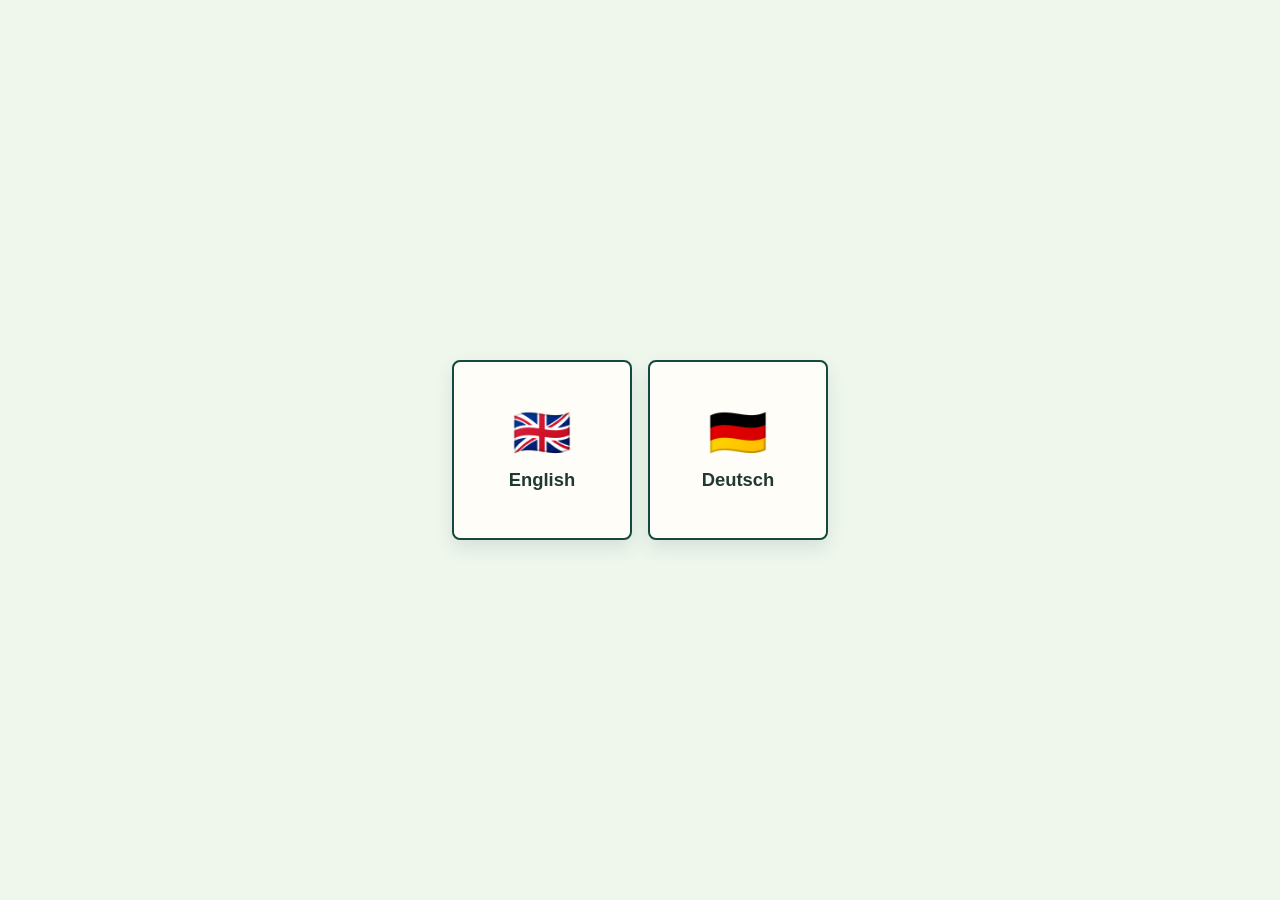
==== commit 9bb7463d: "Add German guide localization Generate static English and German online guides from shared templates" ====
--- a/index.html
+++ b/index.html
@@ -2,232 +2,23 @@
 <!-- GENERATED FILE — DO NOT EDIT. Edit guide-src/ and run python3 build-guides.py online. -->
 <html lang="en">
 <head>
-  <meta charset="utf-8">
-  <meta name="viewport" content="width=device-width, initial-scale=1">
-  <meta name="description" content="A calm, visual guide to creating a BIP-39 seed phrase with physical dice.">
-  <title>Roll Your Own Seed Phrase</title>
-  <link rel="stylesheet" href="guide-src/styles.css">
+    <meta charset="utf-8">
+    <meta name="viewport" content="width=device-width, initial-scale=1">
+    <title></title>
+    <style>
+        * { box-sizing: border-box; }
+        body { display: grid; min-height: 100vh; place-items: center; margin: 0; background: #eff7ed; font-family: "DM Sans", Arial, sans-serif; }
+        main { display: grid; grid-template-columns: repeat(2, minmax(132px, 180px)); gap: 1rem; padding: 1.5rem; }
+        a { display: grid; min-height: 180px; place-items: center; align-content: center; gap: 0.8rem; padding: 1rem; color: #203933; background: #fffdf7; border: 2px solid #15483e; border-radius: 8px; box-shadow: 0 8px 18px rgba(21, 72, 62, 0.12); font-size: 1.15rem; font-weight: 700; text-decoration: none; }
+        a:hover, a:focus-visible { color: #fff; background: #15483e; outline: 3px solid #c7922f; outline-offset: 3px; }
+        .flag { font-size: 3rem; line-height: 1; }
+        @media (max-width: 360px) { main { grid-template-columns: 1fr; width: min(100%, 220px); } a { min-height: 130px; } }
+    </style>
 </head>
 <body>
-  <header class="site-header">
-    <div class="brand" aria-label="Roll Your Own Seed Phrase">
-      <span class="brand-mark" aria-hidden="true">⚄</span>
-      <span>Roll your own<br><strong>seed phrase</strong></span>
-    </div>
-    <a class="plain-guide-link" href="HowToRollYourOwnSeedphrase.pdf">Printable summary</a>
-  </header>
-
-  <main>
-    <section class="hero intro" aria-labelledby="hero-title">
-      <div class="hero-copy">
-        <p class="eyebrow">A relaxed, private, paper-first process</p>
-        <h1 id="hero-title">Make your own seed phrase<br>one roll at a time.</h1>
-        <p class="hero-text">This visual guide turns physical dice rolls into a 12- or 24-word BIP-39 seed phrase.</p>
-        <p class="hero-safety-note"><strong>Before you begin:</strong> use this guide first to understand the procedure or follow it on your laptop as a dry run to produce a dummy seed phrase. If you run it on a laptop during the procedure for your <strong>real seed phrase</strong>: turn off or cover its camera and microphone.</p>
-        <p class="hero-print-note">Once you know the process, you can print the <a href="HowToRollYourOwnSeedphrase.pdf">brief printable summary</a> and follow it offline instead.</p>
-        <div class="hero-actions">
-          <button class="button button-primary start-guide" type="button">Start the guide <span aria-hidden="true">→</span></button>
-        </div>
-      </div>
-      <div class="hero-art" aria-label="Illustration of dice inside a lidded box">
-        <div class="spark spark-one">✦</div><div class="spark spark-two">✦</div>
-        <div class="box-lid"><span></span><span></span><span></span></div>
-        <div class="box">
-          <span class="die die-a">⚄</span><span class="die die-b">⚂</span><span class="die die-c">⚀</span>
-        </div>
-        <p class="art-caption">Shake · settle · read</p>
-      </div>
-    </section>
-
-    <section class="wizard" aria-label="Seed phrase guide">
-      <div class="wizard-progress" aria-live="polite"><span class="progress-label">Step <strong data-current-step>1</strong> of 6</span><div class="progress-track"><span></span></div><span data-progress-title>Prepare privately</span></div>
-      <div class="step-stage">
-        <article class="guide-step is-active prepare-step" data-step-panel="1">
-          <div class="step-copy"><p class="step-number">Step 1 · prepare</p><h2>Set up a private, paper-first workspace.</h2><p>Gather these six things before we get started.</p>
-            <div class="setup-grid compact"><article class="supply-card"><span class="supply-icon" aria-hidden="true">⚄</span><h3>Dice</h3><p>One or more six-sided dice.</p></article><article class="supply-card"><span class="supply-icon rolling-setup-icon" aria-label="Lidded box"><svg viewBox="0 0 48 48" aria-hidden="true"><path d="M5 16 24 7l19 9-19 9L5 16Z M5 16v17l19 9 19-9V16 M24 25v17 M8 13l16 8 16-8"/></svg></span><h3>Rolling setup</h3><p>A lidded box (e.g. shoebox, tupperware) OR a cup and a hard rolling tray.</p></article><article class="supply-card"><span class="supply-icon printer-icon" aria-hidden="true">⎙</span><h3>Two printouts</h3><p><a href="BitsToWords.pdf">BitsToWords</a> and the <a href="BIP39_Wordlist_Binary_Decimal_Searchable.pdf">manually searchable BIP-39 word list</a>.</p></article><article class="supply-card"><span class="supply-icon" aria-hidden="true">✎</span><h3>A pen</h3><p>Use it to write each converted bit into the printed sheet.</p></article><article class="supply-card"><span class="supply-icon offline-icon" aria-label="No internet connection"><svg viewBox="0 0 48 48" aria-hidden="true"><path d="M8 19c9-9 23-9 32 0 M14 26c6-6 14-6 20 0 M20 33c2-2 6-2 8 0 M24 39h.01"/><path class="offline-slash" d="M7 7 41 41"/></svg></span><h3>An offline device</h3><p>A hardware wallet or (permanently!) offline laptop that can <span class="tooltip-wrap"><button class="tooltip-trigger" type="button" aria-describedby="checksum-wallets">find the checksum word<span aria-hidden="true">ⓘ</span></button><span class="tooltip-content" id="checksum-wallets" role="tooltip">Known options include BitBox02, Passport, Jade, Specter DIY, and SeedSigner. Check your device documentation and firmware before relying on it.</span></span>.</p></article><article class="supply-card"><span class="supply-icon private-room-icon" aria-hidden="true">⌂</span><h3>A private room</h3><p>No cameras, phones, observers or electronic snitches like Alexa.</p></article></div>
-            <div class="setup-choices"><div><h3 class="choice-heading">My dice</h3><div class="toggle-group" role="group" aria-label="Dice quality"><button class="toggle is-selected" type="button" data-dice="casino" aria-pressed="true">Casino-grade</button><button class="toggle" type="button" data-dice="consumer" aria-pressed="false">Any</button></div><p class="dice-quality-note" data-dice-quality-note hidden><strong>Choose plain, well-made dice.</strong> Casino-grade is not required, but avoid decorative, novelty, or visibly uneven dice.</p></div><div><h3 class="choice-heading">My rolling setup</h3><div class="toggle-group" role="group" aria-label="Rolling setup"><button class="toggle is-selected" type="button" data-container="box" aria-pressed="true">Lidded box</button><button class="toggle" type="button" data-container="cup" aria-pressed="false">Cup and hard tray</button></div></div></div>
-            <div class="checklist compact-checklist"><label class="checkpoint"><input type="checkbox" data-checkpoint="dice"><span>Dice ready</span></label><label class="checkpoint"><input type="checkbox" data-checkpoint="rolling-setup"><span>Box or cup and tray ready</span></label><label class="checkpoint" data-container-check="box"><input type="checkbox" data-checkpoint="box-clearance"><span>All dice can move freely in the lidded box when shaken</span></label><label class="checkpoint"><input type="checkbox"><span>Both printouts ready</span></label><label class="checkpoint"><input type="checkbox"><span>Pen ready</span></label><label class="checkpoint"><input type="checkbox"><span>Offline checksum device ready</span></label><label class="checkpoint"><input type="checkbox"><span>Room checked for privacy</span></label></div>
-          </div>
-        </article>
-        <article class="guide-step" data-step-panel="2">
-          <div class="step-copy"><p class="step-number">Step 2 · decide</p><h2>Choose your phrase length and encoding.</h2><p>Make both choices now, before any rolling. Your selection controls every instruction that follows.</p>
-            <h3 class="choice-heading">Phrase length</h3><div class="toggle-group" role="group" aria-label="Phrase length"><button class="toggle is-selected" type="button" data-length="12" aria-pressed="true">12 words <small>128 random bits</small></button><button class="toggle" type="button" data-length="24" aria-pressed="false">24 words <small>256 random bits</small></button></div><p class="quiet"><strong>Before rolling:</strong> select the matching Bit-to-word worksheet and fill its Identifier field with a name (non-secret) so you can recognize this seed backup later.</p>
-            <h3 class="choice-heading">Dice-to-bit method</h3><div class="encoding-tabs" role="tablist" aria-label="Encoding methods"><button class="encoding-tab is-selected" type="button" data-encoding="base4" role="tab" aria-selected="true">Recommended: base-4</button><button class="encoding-tab" type="button" data-encoding="binary" role="tab" aria-selected="false">Alternative: binary</button></div>
-            <div class="encoding-explanation is-visible" data-encoding-panel="base4"><p><strong>Base-4 rejection sampling</strong> gives two bits from each accepted roll. Faces 5 and 6 are ignored.</p><p class="quiet">You will collect <strong data-base4-count>64</strong> accepted results. Expect about <strong data-base4-average>96</strong> physical rolls on average.</p></div><div class="encoding-explanation" data-encoding-panel="binary"><p><strong>Binary quantization</strong> uses every result: faces 1–3 mean 0, and faces 4–6 mean 1.</p><p class="quiet">You will make exactly <strong data-binary-count>128</strong> rolls. Use this only with casino-grade dice, or select 24 words for more margin.</p></div><p class="selection-warning" data-binary-warning hidden><strong>Choose another combination.</strong> Binary quantization with consumer-grade dice requires the 24-word option. Select 24 words or use base-4.</p>
-            <label class="checkpoint"><input type="checkbox"><span>I selected my phrase length and encoding.</span></label><label class="checkpoint"><input type="checkbox"><span>I filled the worksheet Identifier with a non-secret name.</span></label>
-          </div>
-          <div class="step-visual encoding-visual" aria-label="Selected die conversion visual">
-          <div class="visual-stage">
-            <b class="visual-step-number">1</b>
-            <div class="visual-stage-content">
-              <div class="die-grid" data-base4-visual>
-                <div><b>⚀</b><span>00</span></div>
-                <div><b>⚁</b><span>01</span></div>
-                <div><b>⚂</b><span>10</span></div>
-                <div><b>⚃</b><span>11</span></div>
-                <div class="rejected"><b>⚄</b><span>skip</span></div>
-                <div class="rejected"><b>⚅</b><span>skip</span></div>
-              </div>
-              <div class="die-grid binary-grid" data-binary-visual hidden>
-                <div><b>⚀</b><span>0</span></div>
-                <div><b>⚁</b><span>0</span></div>
-                <div><b>⚂</b><span>0</span></div>
-                <div><b>⚃</b><span>1</span></div>
-                <div><b>⚄</b><span>1</span></div>
-                <div><b>⚅</b><span>1</span></div>
-              </div>
-              <p class="visual-label" data-encoding-caption>Base-4: 1–4 become bits; 5–6 are skipped.</p>
-            </div>
-          </div>
-          <div class="visual-stage">
-            <b class="visual-step-number">2</b>
-            <div class="visual-stage-content">
-              <div class="worksheet-preview">
-                <div class="worksheet-field">
-                  <span class="worksheet-label">Identifier:</span>
-                  <span class="worksheet-input">My hardware wallet backup</span>
-                </div>
-                <div class="worksheet-grid" data-worksheet-24>
-                  <div class="ws-cell"><span>1</span><span></span></div>
-                  <div class="ws-cell"><span>2</span><span></span></div>
-                  <div class="ws-cell"><span>3</span><span></span></div>
-                  <div class="ws-cell"><span>4</span><span></span></div>
-                  <div class="ws-cell"><span>5</span><span></span></div>
-                  <div class="ws-cell"><span>6</span><span></span></div>
-                  <div class="ws-cell"><span>7</span><span></span></div>
-                  <div class="ws-cell"><span>8</span><span></span></div>
-                  <div class="ws-cell"><span>9</span><span></span></div>
-                  <div class="ws-cell"><span>10</span><span></span></div>
-                  <div class="ws-cell"><span>11</span><span></span></div>
-                  <div class="ws-cell"><span>12</span><span></span></div>
-                  <div class="ws-cell"><span>13</span><span></span></div>
-                  <div class="ws-cell"><span>14</span><span></span></div>
-                  <div class="ws-cell"><span>15</span><span></span></div>
-                  <div class="ws-cell"><span>16</span><span></span></div>
-                  <div class="ws-cell"><span>17</span><span></span></div>
-                  <div class="ws-cell"><span>18</span><span></span></div>
-                  <div class="ws-cell"><span>19</span><span></span></div>
-                  <div class="ws-cell"><span>20</span><span></span></div>
-                  <div class="ws-cell"><span>21</span><span></span></div>
-                  <div class="ws-cell"><span>22</span><span></span></div>
-                  <div class="ws-cell"><span>23</span><span></span></div>
-                  <div class="ws-cell"><span>24 / checksum</span><span></span></div>
-                </div>
-                <div class="worksheet-grid" data-worksheet-12>
-                  <div class="ws-cell"><span>1</span><span></span></div>
-                  <div class="ws-cell"><span>2</span><span></span></div>
-                  <div class="ws-cell"><span>3</span><span></span></div>
-                  <div class="ws-cell"><span>4</span><span></span></div>
-                  <div class="ws-cell"><span>5</span><span></span></div>
-                  <div class="ws-cell"><span>6</span><span></span></div>
-                  <div class="ws-cell"><span>7</span><span></span></div>
-                  <div class="ws-cell"><span>8</span><span></span></div>
-                  <div class="ws-cell"><span>9</span><span></span></div>
-                  <div class="ws-cell"><span>10</span><span></span></div>
-                  <div class="ws-cell"><span>11</span><span></span></div>
-                  <div class="ws-cell"><span>12 / checksum</span><span></span></div>
-                </div>
-              </div>
-            </div>
-          </div>
-        </div>
-      </article>
-        <article class="guide-step" data-step-panel="3">
-          <div class="step-copy"><p class="step-number">Step 3 · roll and record</p><h2>Roll, convert, and repeat.</h2><div data-container-panel="box"><ol class="instruction-list"><li><span>1</span> Put all dice in the lidded box. Shake hard at least ten times; each shake should make the dice travel and collide audibly inside. Then gently tip the settled dice to one edge.</li><li><span>2</span> Open the box without moving dice by hand. Read left to right; if needed, read the next row front to back.</li><li><span>3</span> Convert each result using the selected method, shown on the right.</li><li><span>4</span> Write <strong data-bits-per-result>2</strong> <strong data-bit-word>bits</strong> in <span data-bit-boxes>the next free boxes</span>.</li></ol></div><div data-container-panel="cup" hidden><ol class="instruction-list"><li><span>1</span> Shake the dice in the cup, then cast them with enough room and energy for several impacts on the hard rolling tray or mat.</li><li><span>2</span> Read every die using the fixed spatial order chosen before the first throw.</li><li><span>3</span> Convert each result using the selected method, shown on the right.</li><li><span>4</span> Write <strong data-bits-per-result>2</strong> <strong data-bit-word>bits</strong> in <span data-bit-boxes>the next free boxes</span>.</li></ol></div><p class="callout"><strong>Unclear result?</strong> If a die is cocked or ambiguous, discard the whole batch and roll the complete batch again.</p><p class="repeat-instruction"><strong>Repeat:</strong> steps 1-4, until you reach the stopping boundary in the last word.</p><label class="checkpoint"><input type="checkbox"><span>I rolled <strong data-required-bits>128</strong> bits with this same rolling method, reading order, and conversion rule throughout.</span></label></div>
-          <div class="step-visual rolling-visual" aria-label="Selected rolling method and bit-entry visual">
-          <div class="visual-stage roll-stage">
-            <b class="visual-step-number">1</b>
-            <div class="visual-stage-content">
-              <div class="roll-method box-method" data-container-visual="box">
-                <div class="mini-box"><span>⚄</span><span>⚂</span><span>⚀</span></div>
-                <p>Shake hard at least ten times.</p>
-              </div>
-              <div class="roll-method cup-method" data-container-visual="cup" hidden>
-                <div class="cup-shake"><span class="cup-hand" aria-hidden="true"><span class="hand-finger finger-two"></span><span class="hand-finger finger-three"></span><span class="hand-finger finger-four"></span></span><div class="cup-icon"><span>⚄</span><span>⚂</span><span>⚀</span></div></div>
-                <p>Shake the dice in the cup.</p>
-              </div>
-            </div>
-          </div>
-          <div class="visual-stage read-stage">
-            <b class="visual-step-number">2</b>
-            <div class="visual-stage-content">
-              <div class="read-method box-method" data-container-visual="box">
-                <div class="aligned-dice"><span>⚄</span><span>⚂</span><span>⚀</span></div>
-                <p>Tip to align, then read left → right.</p>
-              </div>
-              <div class="read-method cup-method" data-container-visual="cup" hidden>
-                <div class="tray-dice"><span>⚄</span><span>⚂</span><span>⚀</span></div>
-                <p>Cast onto a hard tray, read in fixed order.</p>
-              </div>
-            </div>
-          </div>
-          <div class="visual-stage convert-stage">
-            <b class="visual-step-number">3</b>
-            <div class="visual-stage-content">
-              <div class="face-mapping" data-base4-example>
-                <div class="mapping-heading"><span>Convert the face value</span></div>
-                <div class="mapping-row faces"><b>⚀</b><b>⚁</b><b>⚂</b><b>⚃</b><b>⚄</b><b>⚅</b></div>
-                <div class="mapping-row arrows"><span>↓</span><span>↓</span><span>↓</span><span>↓</span><span>↓</span><span>↓</span></div>
-                <div class="mapping-row results"><span>00</span><span>01</span><span>10</span><span>11</span><span class="skip">skip</span><span class="skip">skip</span></div>
-              </div>
-              <div class="face-mapping" data-binary-example hidden>
-                <div class="mapping-heading"><span>Convert the face value</span></div>
-                <div class="mapping-row faces"><b>⚀</b><b>⚁</b><b>⚂</b><b>⚃</b><b>⚄</b><b>⚅</b></div>
-                <div class="mapping-row arrows"><span>↓</span><span>↓</span><span>↓</span><span>↓</span><span>↓</span><span>↓</span></div>
-                <div class="mapping-row results"><span>0</span><span>0</span><span>0</span><span>1</span><span>1</span><span>1</span></div>
-              </div>
-            </div>
-          </div>
-          <div class="visual-stage entry-stage" data-entry-stage>
-            <b class="visual-step-number">4</b>
-            <div class="visual-stage-content" data-entry-content></div>
-          </div>
-          <div class="visual-stage final-stage" data-final-stage>
-            <b class="visual-step-number">5</b>
-            <div class="visual-stage-content" data-final-content></div>
-          </div>
-        </div>
-      </article>
-        <article class="guide-step" data-step-panel="4">
-          <div class="step-copy"><p class="step-number">Step 4 · bits to words</p><h2>Look up one 11-bit group (word) at a time.</h2><p>Use the <strong>printed</strong> references. For each of the numbered boxes (except the last one):</p><ol class="instruction-list"><li><span>1</span>Use the first 3 bits to choose the <strong>page</strong>.</li><li><span>2</span>Use the next 3 bits to choose the <strong>column</strong>.</li><li><span>3</span>Use the last 5 bits to choose the <strong>row</strong> and thus word.</li><li><span>4</span><strong>Write</strong> the word you found into the empty space beneath its bits.</li></ol><label class="checkpoint"><input type="checkbox"><span>I found all <strong data-found-words>11</strong> words.</span></label>
-          </div>
-          <div class="step-visual lookup-visual" aria-label="Four-stage visual lookup and word-entry process for the BIP39 word list">
-            <div class="lookup-stage"><b class="visual-step-number">1</b><div class="bits-word-box bits-page"><span class="word-number">1</span><div class="bit-cells"><i>1</i><i>1</i><i>0</i><i>1</i><i>0</i><i>0</i><i>1</i><i>0</i><i>1</i><i>0</i><i>0</i></div><span class="word-space"></span></div><div class="sheet-stack" aria-label="All BIP39 word-list pages"><img src="guide-src/assets/BIP39_printout/Page1.png" alt="BIP39 word-list page 1"><img src="guide-src/assets/BIP39_printout/Page2.png" alt="BIP39 word-list page 2"><img src="guide-src/assets/BIP39_printout/Page3.png" alt="BIP39 word-list page 3"><img src="guide-src/assets/BIP39_printout/Page4.png" alt="BIP39 word-list page 4"><img src="guide-src/assets/BIP39_printout/Page5.png" alt="BIP39 word-list page 5"><img src="guide-src/assets/BIP39_printout/Page6.png" alt="BIP39 word-list page 6"><img src="guide-src/assets/BIP39_printout/Page7.png" alt="BIP39 word-list page 7"></div><span class="lookup-arrow">→</span><img class="lookup-sheet" src="guide-src/assets/BIP39_printout/Page7.png" alt="Selected BIP39 word-list page 7"></div>
-            <div class="lookup-stage"><b class="visual-step-number">2</b><div class="bits-word-box bits-column"><span class="word-number">1</span><div class="bit-cells"><i>1</i><i>1</i><i>0</i><i>1</i><i>0</i><i>0</i><i>1</i><i>0</i><i>1</i><i>0</i><i>0</i></div><span class="word-space"></span></div><img class="lookup-sheet" src="guide-src/assets/BIP39_printout/Page7.png" alt="Selected BIP39 word-list page 7"><span class="lookup-arrow">→</span><div class="sheet-highlight column-highlight"><img class="lookup-sheet" src="guide-src/assets/BIP39_printout/Page7.png" alt="Page 7 with column 5 highlighted"></div></div>
-            <div class="lookup-stage"><b class="visual-step-number">3</b><div class="bits-word-box bits-row"><span class="word-number">1</span><div class="bit-cells"><i>1</i><i>1</i><i>0</i><i>1</i><i>0</i><i>0</i><i>1</i><i>0</i><i>1</i><i>0</i><i>0</i></div><span class="word-space"></span></div><div class="sheet-highlight column-highlight"><img class="lookup-sheet" src="guide-src/assets/BIP39_printout/Page7.png" alt="Page 7 with column 5 highlighted"></div><span class="lookup-arrow">→</span><div class="sheet-highlight column-row-highlight"><img class="lookup-sheet" src="guide-src/assets/BIP39_printout/Page7.png" alt="Page 7 with column 5 and row 21 highlighted"></div></div>
-            <div class="lookup-stage lookup-write-stage"><b class="visual-step-number">4</b><div class="bits-word-box bits-complete"><span class="word-number">1</span><div class="bit-cells"><i>1</i><i>1</i><i>0</i><i>1</i><i>0</i><i>0</i><i>1</i><i>0</i><i>1</i><i>0</i><i>0</i></div><span class="word-space">spoon</span></div></div>
-          </div>
-        </article>
-        <article class="guide-step" data-step-panel="5">
-          <div class="step-copy"><p class="step-number">Step 5 · finish</p><h2>Let the checksum finish the last word.</h2><p>For your selected <strong data-selected-length>12</strong>-word phrase, keep the bits you rolled and leave the final <strong data-checksum-bits>4</strong> checksum bits for the wallet.</p><ol class="instruction-list"><li><span>1</span> Identify the <strong class="no-wrap" data-final-options>16</strong> allowed last-word choices matching your rolled bits.<div class="final-range-breakdown" data-final-range-instructions-12><ul><li>The first 3 bits determine the page.</li><li>The next 3 bits determine the column.</li><li>Bit 7 selects the upper half (0) or lower half (1) of that column.</li></ul></div><span data-final-range-instructions-24 hidden>The first 3 bits determine the page.</span></li><li><span>2</span> Enter the first <strong data-prior-word-count>11</strong> words as an existing seed phrase.</li><li><span>3</span> Depending on your wallet select a final word (consult its documentation if needed).</li><li><span>4</span> Verify the wallet's proposed final word against that range.</li></ol>
-            <p class="callout"><strong>Remember:</strong> checksum bits are determined by the earlier bits. They do not reduce the randomness you created with dice.</p>
-            <label class="checkpoint"><input type="checkbox"><span>I identified the valid range of final words.</span></label>
-            <label class="checkpoint"><input type="checkbox"><span>I verified the final word proposed by the wallet keeps my rolled bits and is in the valid range.</span></label>
-          </div>
-          <div class="step-visual finish-visual" aria-label="Final word selection visual">
-          <div class="visual-stage">
-            <b class="visual-step-number">1</b>
-            <div class="visual-stage-content">
-              <div class="final-bits-stage">
-                <div class="final-bits"><span class="rolled-bits">rolled bits</span><span class="checksum-bits" data-checksum-caption>4 checksum bits</span></div>
-                <span class="lookup-arrow">→</span>
-                <div class="final-candidate candidate-12" data-final-range-12><div class="sheet-highlight final-range-highlight half-column"><img class="lookup-sheet" src="guide-src/assets/BIP39_printout/Page7.png" alt="BIP39 word-list page with the upper half of one column highlighted"></div><span>Half a column: 16 candidate words</span></div>
-                <div class="final-candidate candidate-24" data-final-range-24 hidden><div class="sheet-highlight final-range-highlight full-page"><img class="lookup-sheet" src="guide-src/assets/BIP39_printout/Page7.png" alt="BIP39 word-list page highlighted as the candidate range"></div><span>One page: 256 candidate words</span></div>
-              </div>
-            </div>
-          </div>
-        </div>
-      </article>
-        <article class="guide-step completion-step" data-step-panel="6" data-step-title="Your seed phrase is ready">
-          <div class="step-copy"><p class="step-number">Step 6 · complete</p><div class="celebration-mark" aria-hidden="true">✦</div><h2>Congratulations—<br>you made your own seed phrase.</h2><p>Keep it private, offline, and safely backed up.</p></div>
-        </article>
-      </div>
-      <div class="step-controls"><button class="button button-quiet previous" type="button" disabled>← Back</button><button class="button button-primary next" type="button">Continue →</button></div><p class="forward-note" data-forward-note aria-live="polite">Tick the checklist above to continue.</p>
-      <p class="small-note">This website is an aid to the paper guide, not a place to enter or store your rolls, bits, or seed words.</p>
-    </section>
-  </main>
-
-  <footer><div><span class="brand-mark" aria-hidden="true">⚄</span> Roll your own seed phrase</div><p>Keep your seed phrase private, offline, and backed up safely.</p></footer>
-  <script src="guide-src/script.js"></script>
+    <main aria-label="Language selection">
+        <a href="dist/online/index.html"><span class="flag" aria-hidden="true">🇬🇧</span><span>English</span></a>
+        <a href="dist/de/index.html" lang="de"><span class="flag" aria-hidden="true">🇩🇪</span><span>Deutsch</span></a>
+    </main>
 </body>
 </html>
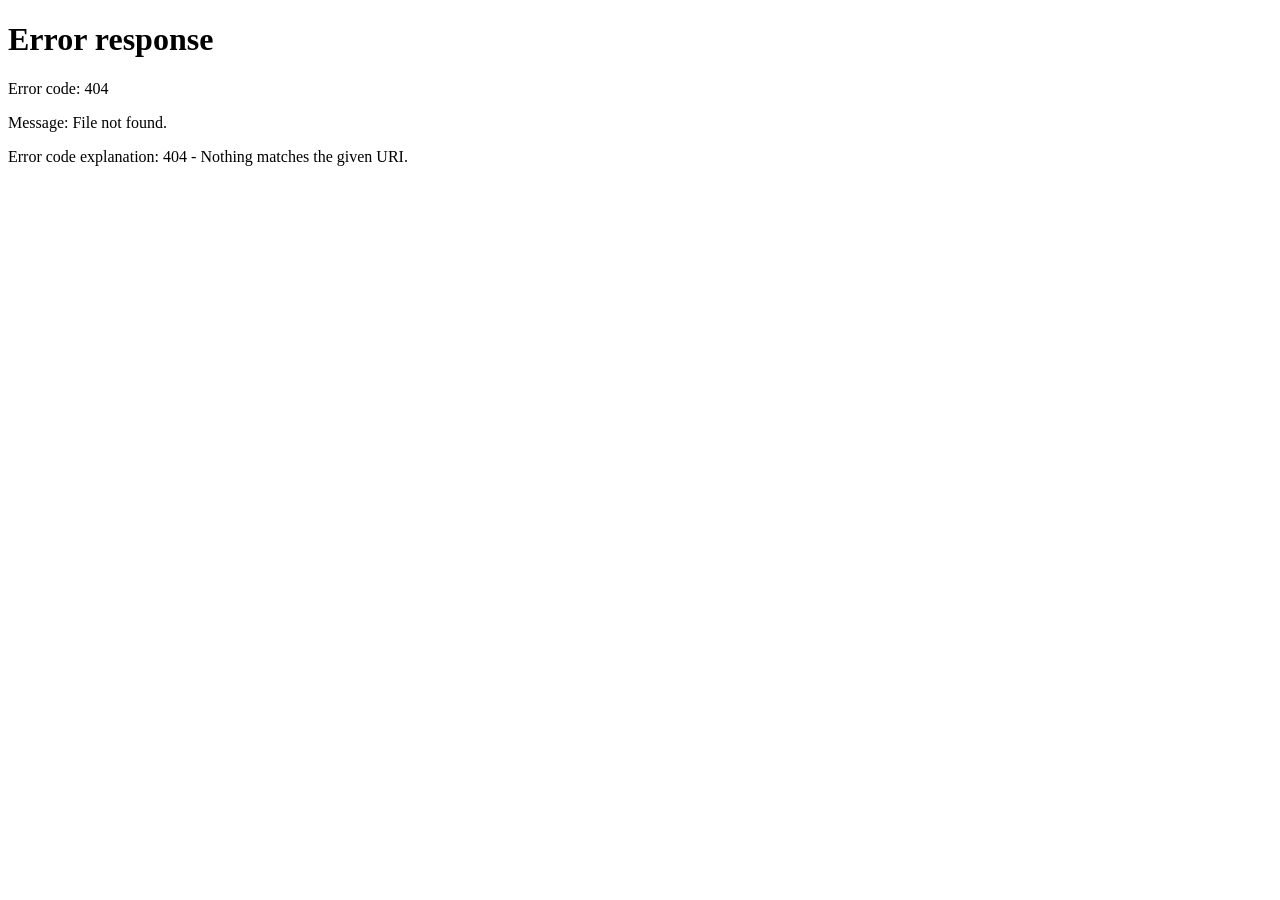
==== commit ef8d25ac: "Refine localized guides and verify print artifacts Align English and German guide messaging, use a s" ====
--- a/index.html
+++ b/index.html
@@ -3,22 +3,11 @@
 <html lang="en">
 <head>
     <meta charset="utf-8">
+    <meta http-equiv="refresh" content="0; url=dist/index.html">
     <meta name="viewport" content="width=device-width, initial-scale=1">
-    <title></title>
-    <style>
-        * { box-sizing: border-box; }
-        body { display: grid; min-height: 100vh; place-items: center; margin: 0; background: #eff7ed; font-family: "DM Sans", Arial, sans-serif; }
-        main { display: grid; grid-template-columns: repeat(2, minmax(132px, 180px)); gap: 1rem; padding: 1.5rem; }
-        a { display: grid; min-height: 180px; place-items: center; align-content: center; gap: 0.8rem; padding: 1rem; color: #203933; background: #fffdf7; border: 2px solid #15483e; border-radius: 8px; box-shadow: 0 8px 18px rgba(21, 72, 62, 0.12); font-size: 1.15rem; font-weight: 700; text-decoration: none; }
-        a:hover, a:focus-visible { color: #fff; background: #15483e; outline: 3px solid #c7922f; outline-offset: 3px; }
-        .flag { font-size: 3rem; line-height: 1; }
-        @media (max-width: 360px) { main { grid-template-columns: 1fr; width: min(100%, 220px); } a { min-height: 130px; } }
-    </style>
+    <title>Roll Your Own Seed Phrase</title>
 </head>
 <body>
-    <main aria-label="Language selection">
-        <a href="dist/online/index.html"><span class="flag" aria-hidden="true">🇬🇧</span><span>English</span></a>
-        <a href="dist/de/index.html" lang="de"><span class="flag" aria-hidden="true">🇩🇪</span><span>Deutsch</span></a>
-    </main>
+    <p><a href="dist/index.html">Open language selector</a></p>
 </body>
 </html>
